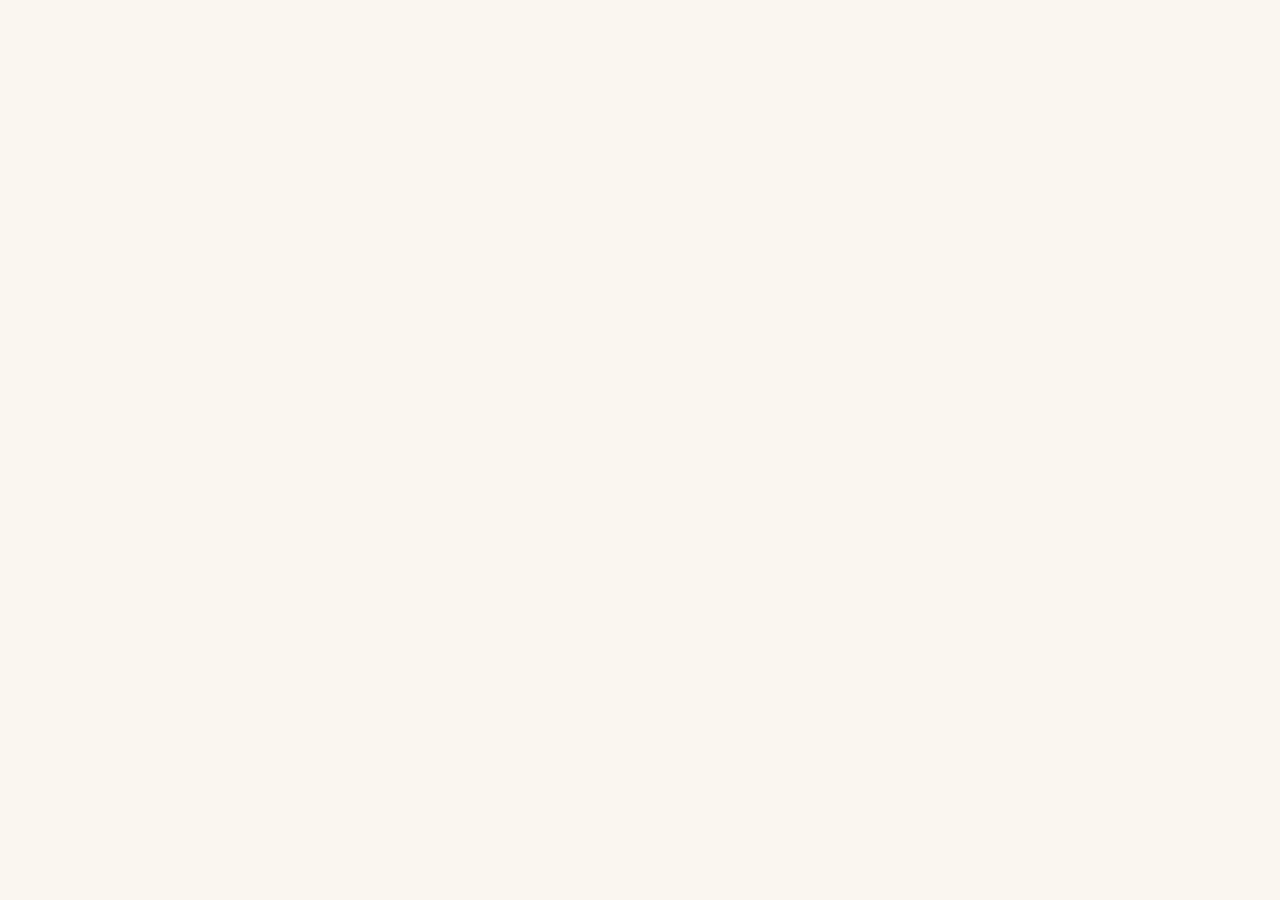
==== index.html @ 8b7e16c5 "Add files via upload" ====
<!doctype html>
<html lang="en">
<head>
  <meta charset="utf-8" />
  <meta name="viewport" content="width=device-width,initial-scale=1" />
  <title>TRU — 11+ Grammar Schools (2027 Entry)</title>
  <link rel="preconnect" href="https://fonts.googleapis.com">
  <link rel="preconnect" href="https://fonts.gstatic.com" crossorigin>
  <link rel="stylesheet" href="https://fonts.googleapis.com/css2?family=Newsreader:ital,opsz,wght@0,6..72,300..700;1,6..72,300..700&family=Geist:wght@300..600&family=JetBrains+Mono:wght@400;500;600&display=swap">
  <link rel="stylesheet" href="styles.css">
  <template id="__bundler_thumbnail">
    <svg xmlns="http://www.w3.org/2000/svg" viewBox="0 0 200 200">
      <rect width="200" height="200" fill="#faf6f0"/>
      <text x="100" y="118" font-family="Newsreader, Georgia, serif" font-style="italic" font-size="80" fill="#c4633a" text-anchor="middle">TRU</text>
      <line x1="50" y1="135" x2="150" y2="135" stroke="#1a1612" stroke-width="1"/>
      <text x="100" y="152" font-family="JetBrains Mono, monospace" font-size="9" letter-spacing="0.18em" fill="#1a1612" text-anchor="middle">11+ GRAMMAR SCHOOLS</text>
    </svg>
  </template>
</head>
<body>
  <div id="root"></div>

  <script src="https://unpkg.com/react@18.3.1/umd/react.development.js" integrity="sha384-hD6/rw4ppMLGNu3tX5cjIb+uRZ7UkRJ6BPkLpg4hAu/6onKUg4lLsHAs9EBPT82L" crossorigin="anonymous"></script>
  <script src="https://unpkg.com/react-dom@18.3.1/umd/react-dom.development.js" integrity="sha384-u6aeetuaXnQ38mYT8rp6sbXaQe3NL9t+IBXmnYxwkUI2Hw4bsp2Wvmx4yRQF1uAm" crossorigin="anonymous"></script>
  <script src="https://unpkg.com/@babel/standalone@7.29.0/babel.min.js" integrity="sha384-m08KidiNqLdpJqLq95G/LEi8Qvjl/xUYll3QILypMoQ65QorJ9Lvtp2RXYGBFj1y" crossorigin="anonymous"></script>

  <script src="data.js"></script>
  <script type="text/babel" src="tweaks-panel.jsx"></script>
  <script type="text/babel" src="app.jsx"></script>
</body>
</html>
---- styles.css ----
:root {
  --bg:           #faf6f0;
  --paper:        #fffbf5;
  --paper-edge:   #f0e8d8;
  --ink:          #1a1612;
  --ink-80:       #3a322a;
  --ink-50:       #6b5d4f;
  --ink-30:       #b8a892;
  --ink-10:       #ead7b8;
  --hairline:     rgba(26, 22, 18, 0.10);
  --hairline-soft: rgba(26, 22, 18, 0.06);

  --terracotta:  #c4633a;
  --terracotta-soft: #f0d4c4;
  --forest:      #2d5544;
  --forest-soft: #cfdcd2;
  --tan:         #a8855f;
  --plum:        #6b4561;
  --mark:        #f3e6a6;

  --serif: "Newsreader", Georgia, serif;
  --sans:  "Geist", -apple-system, BlinkMacSystemFont, "Helvetica Neue", Arial, sans-serif;
  --mono:  "JetBrains Mono", ui-monospace, "SF Mono", Menlo, monospace;
}
* { box-sizing: border-box; }
html, body { margin: 0; }
body {
  background: var(--bg);
  color: var(--ink);
  font-family: var(--sans);
  font-size: 15px;
  line-height: 1.55;
  font-feature-settings: "ss01", "ss02";
  -webkit-font-smoothing: antialiased;
}
a { color: inherit; text-decoration: underline; text-decoration-color: var(--ink-30); text-underline-offset: 3px; }
a:hover { text-decoration-color: var(--terracotta); }
button { font: inherit; color: inherit; cursor: pointer; }

.wrap { max-width: 1240px; margin: 0 auto; padding: 0 48px; }
@media (max-width: 720px) { .wrap { padding: 0 22px; } }

/* ─── Top bar ─────────────────────────────────────────────── */
.nav {
  padding: 22px 0 18px;
  display: flex; align-items: center; justify-content: space-between;
  border-bottom: 1px solid var(--hairline);
}
.brand { display: flex; gap: 14px; align-items: center; }
.brand-logo-text {
  font-family: var(--serif); font-style: italic; font-size: 22px;
  color: var(--terracotta); letter-spacing: -0.01em; line-height: 1;
}
.brand-tag  { font-family: var(--mono); font-size: 10.5px; letter-spacing: 0.16em; text-transform: uppercase; color: var(--ink-50); padding-left: 14px; border-left: 1px solid var(--hairline); }
@media (max-width: 720px) { .brand-tag { display: none; } }
.nav-links { display: flex; gap: 28px; align-items: center; font-family: var(--mono); font-size: 12px; letter-spacing: 0.06em; }
.nav-links a { color: var(--ink-80); text-decoration: none; }
.nav-links a:hover { color: var(--terracotta); }
.nav-buy { background: var(--ink); color: var(--paper); padding: 8px 16px; border-radius: 3px; }
.nav-buy:hover { background: var(--terracotta); color: white; }
@media (max-width: 720px) { .nav-links a:not(.nav-buy) { display: none; } }

/* ─── Hero ─────────────────────────────────────────────────── */
.hero { padding: 72px 0 88px; display: grid; grid-template-columns: 1.05fr 0.95fr; gap: 64px; align-items: center; }
@media (max-width: 980px) { .hero { grid-template-columns: 1fr; gap: 48px; padding: 48px 0; } }
.hero-eyebrow { font-family: var(--mono); font-size: 11px; letter-spacing: 0.18em; text-transform: uppercase; color: var(--terracotta); margin: 0 0 18px; display: flex; gap: 12px; align-items: center; }
.hero-eyebrow::before { content: ""; width: 28px; height: 1px; background: var(--terracotta); }
.hero h1 {
  font-family: var(--serif); font-weight: 400; font-size: clamp(40px, 5.4vw, 72px);
  letter-spacing: -0.02em; line-height: 1.02; margin: 0 0 24px; text-wrap: balance;
}
.hero h1 em { font-style: italic; color: var(--terracotta); }
.hero-lede { font-size: 18px; line-height: 1.55; color: var(--ink-80); max-width: 56ch; text-wrap: pretty; margin: 0 0 36px; }

.cta-row { display: flex; gap: 14px; align-items: center; flex-wrap: wrap; margin-bottom: 24px; }
.btn-primary {
  background: var(--ink); color: var(--paper); border: none; border-radius: 3px;
  padding: 16px 24px; font-family: var(--sans); font-size: 15px; font-weight: 500;
  display: inline-flex; gap: 14px; align-items: center;
  box-shadow: 0 1px 0 var(--paper-edge), 0 8px 22px rgba(196,99,58,0.12);
  transition: transform 0.15s ease, box-shadow 0.15s ease;
}
.btn-primary:hover { transform: translateY(-1px); box-shadow: 0 1px 0 var(--paper-edge), 0 12px 28px rgba(196,99,58,0.18); }
.btn-primary .price { font-family: var(--serif); font-size: 17px; font-style: italic; color: var(--mark); }
.btn-primary .arrow { color: var(--terracotta); }

.btn-ghost {
  background: transparent; border: 1px solid var(--ink-30); color: var(--ink-80); border-radius: 3px;
  padding: 15px 22px; font-size: 14px; text-decoration: none;
}
.btn-ghost:hover { border-color: var(--ink); color: var(--ink); }

.hero-fineprint { font-family: var(--mono); font-size: 11.5px; color: var(--ink-50); display: flex; gap: 18px; flex-wrap: wrap; }
.hero-fineprint span { display: inline-flex; gap: 6px; align-items: center; }
.hero-fineprint .tick { color: var(--forest); font-weight: 600; }

/* ─── Hero preview ─── */
.hero-preview {
  position: relative;
  perspective: 1400px;
}
.preview-card {
  background: var(--paper);
  border: 1px solid var(--hairline);
  border-radius: 6px;
  box-shadow:
    0 1px 0 var(--paper-edge),
    0 30px 60px -20px rgba(26,22,18,0.18),
    0 12px 24px -12px rgba(196,99,58,0.10);
  padding: 18px 20px 16px;
  transform: rotateY(-6deg) rotateX(2deg) rotate(1deg);
  transform-origin: center;
  max-width: 540px;
  margin-left: auto;
}
.pv-head { display: flex; justify-content: space-between; align-items: center; padding-bottom: 12px; border-bottom: 1px solid var(--hairline); }
.pv-brand { font-family: var(--serif); font-style: italic; color: var(--terracotta); font-size: 18px; }
.pv-edition { font-family: var(--mono); font-size: 9.5px; letter-spacing: 0.18em; text-transform: uppercase; color: var(--ink-50); border: 1px solid var(--ink); padding: 3px 8px; border-radius: 2px; transform: rotate(-2deg); }
.pv-h2 { font-family: var(--serif); font-weight: 400; font-size: 22px; letter-spacing: -0.01em; margin: 18px 0 4px; line-height: 1.1; }
.pv-h2 em { color: var(--terracotta); font-style: italic; }
.pv-sub { font-family: var(--mono); font-size: 10px; color: var(--ink-50); letter-spacing: 0.06em; margin: 0 0 14px; }
.pv-pills { display: flex; gap: 6px; flex-wrap: wrap; margin-bottom: 14px; }
.pv-pill { font-family: var(--mono); font-size: 10px; padding: 3px 8px; border: 1px solid var(--hairline); border-radius: 999px; color: var(--ink-50); }
.pv-pill b { font-family: var(--serif); font-size: 11.5px; color: var(--ink); margin-right: 4px; }
.pv-table { width: 100%; border-collapse: collapse; font-size: 11px; }
.pv-table th { text-align: left; padding: 6px 8px; font-family: var(--mono); font-size: 8.5px; letter-spacing: 0.12em; text-transform: uppercase; color: var(--ink-50); font-weight: 500; background: var(--bg); border-bottom: 1px solid var(--hairline); }
.pv-table td { padding: 7px 8px; border-bottom: 1px solid var(--hairline-soft); }
.pv-name { font-family: var(--serif); font-size: 12.5px; }
.pv-town { font-family: var(--mono); font-size: 9px; color: var(--ink-50); }
.pv-mono { font-family: var(--mono); font-size: 10.5px; }
.pv-soon { color: var(--terracotta); font-weight: 500; }
.pv-tag { display: inline-block; font-family: var(--mono); font-size: 8.5px; padding: 1px 6px; border-radius: 999px; border: 1px solid var(--hairline); color: var(--ink-50); }
.pv-tag-b { color: var(--forest); border-color: var(--forest-soft); background: color-mix(in oklab, var(--forest-soft) 30%, transparent); }
.pv-tag-g { color: var(--terracotta); border-color: var(--terracotta-soft); background: color-mix(in oklab, var(--terracotta-soft) 30%, transparent); }
.pv-tag-c { color: var(--plum); border-color: color-mix(in oklab, var(--plum) 25%, transparent); background: color-mix(in oklab, var(--plum) 8%, transparent); }
.pv-status { display: inline-flex; align-items: center; gap: 6px; font-size: 10px; padding: 2px 8px 2px 6px; border: 1px solid var(--hairline); border-radius: 999px; background: var(--paper); color: var(--ink-80); }
.pv-dot { width: 6px; height: 6px; border-radius: 50%; }

/* sticky annotation badges around preview */
.pv-anno {
  position: absolute;
  font-family: var(--serif); font-style: italic; font-size: 14px;
  color: var(--ink-80);
  background: var(--paper); border: 1px solid var(--hairline);
  padding: 8px 14px; border-radius: 3px;
  box-shadow: 0 6px 16px rgba(26,22,18,0.10);
  max-width: 200px; line-height: 1.3;
}
.pv-anno::before {
  content: ""; position: absolute; width: 32px; height: 1px;
  background: var(--ink-30);
}
.pv-anno-1 { top: 8%; right: -4%; transform: rotate(2deg); }
.pv-anno-1::before { left: -34px; top: 50%; }
.pv-anno-2 { bottom: 12%; left: -4%; transform: rotate(-2deg); }
.pv-anno-2::before { right: -34px; top: 50%; }

@media (max-width: 980px) {
  .preview-card { transform: none; margin: 0 auto; }
  .pv-anno { display: none; }
}

/* ─── Section primitives ──────────────────────────────────── */
section { padding: 88px 0; border-top: 1px solid var(--hairline); }
.section-eyebrow { font-family: var(--mono); font-size: 11px; letter-spacing: 0.16em; text-transform: uppercase; color: var(--terracotta); margin: 0 0 14px; }
.section-title { font-family: var(--serif); font-weight: 400; font-size: clamp(30px, 3.5vw, 46px); letter-spacing: -0.02em; line-height: 1.05; margin: 0 0 20px; max-width: 22ch; text-wrap: balance; }
.section-title em { color: var(--terracotta); font-style: italic; }
.section-lede { font-size: 17px; color: var(--ink-80); max-width: 60ch; margin: 0; text-wrap: pretty; }

/* ─── Strip: stats ─────────────────────────────────────────── */
.stats { padding: 36px 0; }
.stats-grid { display: grid; grid-template-columns: repeat(4, 1fr); gap: 24px; }
@media (max-width: 720px) { .stats-grid { grid-template-columns: repeat(2, 1fr); } }
.stat { display: flex; flex-direction: column; gap: 4px; }
.stat-num { font-family: var(--serif); font-size: 44px; line-height: 1; letter-spacing: -0.02em; }
.stat-label { font-family: var(--mono); font-size: 10.5px; letter-spacing: 0.14em; text-transform: uppercase; color: var(--ink-50); }

/* ─── What's inside ──────────────────────────────────────── */
.features-grid { display: grid; grid-template-columns: repeat(3, 1fr); gap: 1px; background: var(--hairline); border: 1px solid var(--hairline); border-radius: 4px; overflow: hidden; margin-top: 36px; }
@media (max-width: 980px) { .features-grid { grid-template-columns: 1fr; } }
.feature { background: var(--paper); padding: 28px 28px 32px; display: flex; flex-direction: column; gap: 10px; min-height: 200px; }
.feature-icon { width: 28px; height: 28px; color: var(--terracotta); margin-bottom: 4px; }
.feature h3 { font-family: var(--serif); font-weight: 400; font-size: 22px; margin: 0; letter-spacing: -0.01em; line-height: 1.2; }
.feature h3 em { color: var(--terracotta); font-style: italic; }
.feature p { margin: 0; color: var(--ink-80); font-size: 14.5px; line-height: 1.55; text-wrap: pretty; }
.feature-list { list-style: none; padding: 0; margin: 6px 0 0; display: flex; flex-direction: column; gap: 4px; font-family: var(--mono); font-size: 11.5px; color: var(--ink-50); }
.feature-list li::before { content: "→ "; color: var(--terracotta); }

/* ─── Three views demo ─────────────────────────────────────── */
.views-demo { margin-top: 48px; display: grid; grid-template-columns: repeat(3, 1fr); gap: 18px; }
@media (max-width: 980px) { .views-demo { grid-template-columns: 1fr; } }
.view-tile { background: var(--paper); border: 1px solid var(--hairline); border-radius: 4px; padding: 22px; }
.view-tile-head { display: flex; justify-content: space-between; align-items: baseline; margin-bottom: 16px; padding-bottom: 12px; border-bottom: 1px dashed var(--hairline); }
.view-tile-h { font-family: var(--serif); font-style: italic; font-size: 19px; margin: 0; }
.view-tile-tag { font-family: var(--mono); font-size: 10px; letter-spacing: 0.14em; text-transform: uppercase; color: var(--ink-50); }
.view-tile-desc { margin: 14px 0 0; font-size: 13px; color: var(--ink-80); line-height: 1.5; }

/* tile artwork */
.art-table { display: flex; flex-direction: column; gap: 6px; }
.art-table .row { display: grid; grid-template-columns: 2fr 1fr 1fr; gap: 8px; align-items: center; padding: 5px 6px; border-radius: 2px; }
.art-table .row + .row { border-top: 1px dashed var(--hairline-soft); }
.art-table .label { font-family: var(--serif); font-size: 12px; color: var(--ink); }
.art-table .meta { font-family: var(--mono); font-size: 10px; color: var(--ink-50); }
.art-table .meta.soon { color: var(--terracotta); }
.art-table .pill { font-family: var(--mono); font-size: 9px; padding: 2px 6px; border-radius: 999px; justify-self: end; }

.art-cards { display: grid; grid-template-columns: 1fr 1fr; gap: 8px; }
.art-cards .card { border: 1px solid var(--hairline); border-radius: 3px; padding: 10px 10px; display: flex; flex-direction: column; gap: 4px; position: relative; overflow: hidden; }
.art-cards .card::before { content: ""; position: absolute; left: 0; top: 0; bottom: 0; width: 3px; background: var(--terracotta); }
.art-cards .card.f::before { background: var(--terracotta); }
.art-cards .card.b::before { background: var(--forest); }
.art-cards .card.c::before { background: var(--plum); }
.art-cards .name { font-family: var(--serif); font-size: 12.5px; line-height: 1.15; }
.art-cards .sub { font-family: var(--mono); font-size: 9px; color: var(--ink-50); }
.art-cards .urg { align-self: flex-start; font-family: var(--mono); font-size: 9px; padding: 2px 7px; border-radius: 999px; margin-top: 4px; }
.art-cards .urg.now { background: var(--terracotta); color: white; }
.art-cards .urg.ok { background: var(--forest-soft); color: var(--forest); }

.art-tl { display: flex; flex-direction: column; gap: 8px; padding-top: 12px; }
.art-tl .axis { display: flex; justify-content: space-between; font-family: var(--mono); font-size: 9px; color: var(--ink-50); padding: 0 4px 6px; border-bottom: 1px solid var(--hairline); }
.art-tl .lane { display: grid; grid-template-columns: 60px 1fr; gap: 8px; align-items: center; }
.art-tl .lane-label { font-size: 11px; color: var(--ink-80); white-space: nowrap; overflow: hidden; text-overflow: ellipsis; }
.art-tl .track { position: relative; height: 14px; }
.art-tl .band { position: absolute; top: 50%; transform: translateY(-50%); height: 5px; border-radius: 999px; background: linear-gradient(90deg, var(--tan), var(--terracotta)); }
.art-tl .pin { position: absolute; top: 50%; transform: translate(-50%, -50%); width: 12px; height: 12px; border-radius: 50%; border: 1.5px solid var(--paper); }
.art-tl .pin.t { background: var(--forest); }
.art-tl .pin.r { background: var(--plum); }
.art-tl .now { position: absolute; top: 0; bottom: 0; width: 1.5px; background: var(--terracotta); transform: translateX(-50%); }

/* ─── Pricing ─────────────────────────────────────────────── */
.pricing { background: var(--paper); border: 1px solid var(--hairline); border-radius: 4px; padding: 0; overflow: hidden; display: grid; grid-template-columns: 1.1fr 1fr; }
@media (max-width: 980px) { .pricing { grid-template-columns: 1fr; } }
.pricing-left { padding: 44px 44px 40px; border-right: 1px solid var(--hairline); }
@media (max-width: 980px) { .pricing-left { border-right: none; border-bottom: 1px solid var(--hairline); } }
.pricing-h { font-family: var(--serif); font-weight: 400; font-size: 36px; letter-spacing: -0.02em; margin: 0 0 8px; line-height: 1.1; }
.pricing-h em { font-style: italic; color: var(--terracotta); }
.pricing-sub { color: var(--ink-80); margin: 0 0 28px; font-size: 15px; }
.pricing-list { list-style: none; padding: 0; margin: 0; display: flex; flex-direction: column; gap: 10px; }
.pricing-list li { display: flex; gap: 12px; align-items: flex-start; font-size: 14.5px; color: var(--ink-80); padding-bottom: 10px; border-bottom: 1px dashed var(--hairline-soft); }
.pricing-list li:last-child { border-bottom: none; padding-bottom: 0; }
.pricing-list .tk { color: var(--forest); flex-shrink: 0; margin-top: 2px; }

.pricing-right { padding: 44px 44px 40px; background: var(--bg); position: relative; }
.pricing-right::before {
  content: ""; position: absolute; left: -10px; top: 30px; bottom: 30px; width: 1px;
  background-image: linear-gradient(to bottom, var(--ink-30) 50%, transparent 50%);
  background-size: 1px 8px;
}
@media (max-width: 980px) { .pricing-right::before { display: none; } }
.price-tag { display: flex; align-items: baseline; gap: 12px; margin-bottom: 4px; }
.price-num { font-family: var(--serif); font-size: 84px; line-height: 1; letter-spacing: -0.03em; color: var(--ink); }
.price-currency { font-family: var(--serif); font-size: 36px; color: var(--ink-80); }
.price-once { font-family: var(--mono); font-size: 11px; letter-spacing: 0.14em; text-transform: uppercase; color: var(--ink-50); margin: 0 0 24px; }
.price-once b { color: var(--forest); }
.buy-cta {
  width: 100%; background: var(--ink); color: var(--paper); border: none; border-radius: 3px;
  padding: 18px 22px; font-size: 16px; font-weight: 500;
  display: flex; gap: 12px; align-items: center; justify-content: center;
  box-shadow: 0 8px 22px rgba(196,99,58,0.18);
  transition: transform 0.15s ease, box-shadow 0.15s ease;
}
.buy-cta:hover { transform: translateY(-1px); }
.buy-cta .arrow { color: var(--terracotta); }
.price-trust { display: flex; gap: 16px; flex-wrap: wrap; margin-top: 18px; font-family: var(--mono); font-size: 10.5px; letter-spacing: 0.06em; color: var(--ink-50); }
.price-trust span { display: inline-flex; gap: 6px; align-items: center; }
.price-trust svg { color: var(--forest); }

/* ─── Sample callout ─────────────────────────────────────── */
.sample-callout {
  margin-top: 48px; padding: 28px 32px;
  border: 1px dashed var(--ink-30); border-radius: 4px;
  display: flex; gap: 24px; align-items: center; justify-content: space-between; flex-wrap: wrap;
  background: color-mix(in oklab, var(--paper) 60%, transparent);
}
.sample-callout-text { flex: 1; min-width: 240px; }
.sample-callout-h { font-family: var(--serif); font-style: italic; font-size: 22px; margin: 0 0 4px; }
.sample-callout-p { margin: 0; font-size: 14px; color: var(--ink-80); }

/* ─── Token block ───────────────────────────────────────── */
.token-block {
  display: flex; flex-wrap: wrap; align-items: center; gap: 10px;
  margin-top: 14px; padding: 10px 12px;
  background: var(--paper); border: 1px dashed var(--ink-30); border-radius: 3px;
}
.token-label { font-family: var(--mono); font-size: 10px; letter-spacing: 0.16em; text-transform: uppercase; color: var(--ink-50); }
.token-code {
  font-family: var(--mono); font-size: 13.5px; letter-spacing: 0.08em;
  background: var(--bg); padding: 5px 10px; border-radius: 2px; color: var(--ink);
  border: 1px solid var(--hairline);
}
.token-copy {
  display: inline-flex; align-items: center; gap: 6px;
  background: transparent; border: 1px solid var(--hairline); border-radius: 2px;
  padding: 5px 10px; font-family: var(--mono); font-size: 11px; color: var(--ink-80);
}
.token-copy:hover { border-color: var(--ink); color: var(--ink); }
.token-copy.is-copied { border-color: var(--forest); color: var(--forest); }
.token-expiry { font-family: var(--mono); font-size: 10.5px; color: var(--ink-50); margin-left: auto; }

/* ─── FAQ ─────────────────────────────────────────────────── */
.faq-list { margin-top: 36px; display: flex; flex-direction: column; gap: 0; border-top: 1px solid var(--hairline); }
.faq { border-bottom: 1px solid var(--hairline); padding: 20px 0; }
.faq summary {
  list-style: none; cursor: pointer;
  display: flex; justify-content: space-between; align-items: baseline; gap: 24px;
  font-family: var(--serif); font-size: 21px; letter-spacing: -0.01em; line-height: 1.3;
}
.faq summary::-webkit-details-marker { display: none; }
.faq[open] summary { color: var(--terracotta); }
.faq summary .tog { font-family: var(--mono); font-size: 13px; color: var(--ink-50); width: 14px; flex-shrink: 0; }
.faq[open] summary .tog::before { content: "−"; }
.faq summary .tog::before { content: "+"; }
.faq-body { padding-top: 14px; max-width: 70ch; color: var(--ink-80); font-size: 15px; line-height: 1.6; text-wrap: pretty; }
.faq-body p { margin: 0 0 10px; }

/* ─── Author / quote ──────────────────────────────────────── */
.author { display: grid; grid-template-columns: 1fr 1.4fr; gap: 56px; align-items: center; }
@media (max-width: 980px) { .author { grid-template-columns: 1fr; gap: 32px; } }
.author-quote { font-family: var(--serif); font-style: italic; font-size: clamp(24px, 2.5vw, 32px); line-height: 1.3; letter-spacing: -0.01em; margin: 0; text-wrap: balance; color: var(--ink); border-left: 2px solid var(--terracotta); padding-left: 24px; }
.author-byline { margin-top: 18px; padding-left: 26px; font-family: var(--mono); font-size: 11.5px; letter-spacing: 0.06em; color: var(--ink-50); }
.author-byline b { color: var(--ink); font-family: var(--serif); font-style: normal; font-weight: 500; font-size: 13.5px; letter-spacing: 0; }

/* ─── Footer ─────────────────────────────────────────────── */
.foot { padding: 48px 0 36px; border-top: 1px solid var(--hairline); margin-top: 0; font-size: 13px; color: var(--ink-50); }
.foot-grid { display: grid; grid-template-columns: 1.5fr 1fr 1fr; gap: 48px; margin-bottom: 28px; }
@media (max-width: 720px) { .foot-grid { grid-template-columns: 1fr; gap: 24px; } }
.foot p { margin: 0 0 6px; }
.foot-h { font-family: var(--mono); font-size: 10.5px; letter-spacing: 0.14em; text-transform: uppercase; color: var(--ink-80); margin-bottom: 10px !important; }
.foot-line { display: flex; gap: 24px; padding-top: 18px; border-top: 1px dashed var(--hairline-soft); font-family: var(--mono); font-size: 11px; flex-wrap: wrap; }
.foot-brand-text {
  display: block; font-family: var(--serif); font-style: italic;
  font-size: 28px; color: var(--terracotta); letter-spacing: -0.01em; line-height: 1;
}

/* ─── Modal ─────────────────────────────────────────────── */
.modal-bg {
  position: fixed; inset: 0; background: rgba(26, 22, 18, 0.55); backdrop-filter: blur(6px);
  display: flex; align-items: center; justify-content: center;
  z-index: 100; opacity: 0; pointer-events: none;
  transition: opacity 0.2s ease;
  padding: 20px;
}
.modal-bg.open { opacity: 1; pointer-events: auto; }
.modal {
  background: var(--paper); border-radius: 6px; max-width: 460px; width: 100%;
  box-shadow: 0 30px 80px rgba(0,0,0,0.4);
  overflow: hidden;
  transform: translateY(8px); transition: transform 0.2s ease;
  max-height: calc(100vh - 40px);
  overflow-y: auto;
}
.modal-bg.open .modal { transform: translateY(0); }
.modal-head { padding: 22px 28px 14px; display: flex; justify-content: space-between; align-items: center; border-bottom: 1px solid var(--hairline); }
.modal-h { font-family: var(--serif); font-weight: 400; font-size: 22px; margin: 0; letter-spacing: -0.01em; }
.modal-h em { color: var(--terracotta); font-style: italic; }
.modal-close { background: none; border: none; color: var(--ink-50); padding: 4px; line-height: 0; }
.modal-close:hover { color: var(--ink); }

.modal-body { padding: 24px 28px; }
.modal-summary {
  display: flex; justify-content: space-between; align-items: center;
  padding: 14px 16px; background: var(--bg); border-radius: 4px; margin-bottom: 22px;
}
.modal-summary-l { display: flex; flex-direction: column; gap: 2px; }
.modal-summary-h { font-family: var(--serif); font-style: italic; font-size: 16px; color: var(--ink); }
.modal-summary-s { font-family: var(--mono); font-size: 10.5px; letter-spacing: 0.06em; color: var(--ink-50); }
.modal-summary-r { font-family: var(--serif); font-size: 28px; letter-spacing: -0.01em; }

.form-row { display: flex; flex-direction: column; gap: 6px; margin-bottom: 14px; }
.form-row.split { display: grid; grid-template-columns: 1fr 1fr; gap: 12px; }
.form-label { font-family: var(--mono); font-size: 10px; letter-spacing: 0.14em; text-transform: uppercase; color: var(--ink-50); }
.form-input {
  background: var(--paper); border: 1px solid var(--hairline); border-radius: 3px;
  padding: 10px 12px; font: inherit; font-size: 14px; color: var(--ink); width: 100%;
}
.form-input:focus { outline: none; border-color: var(--terracotta); }
.form-input.mono { font-family: var(--mono); font-size: 13.5px; letter-spacing: 0.04em; }

.pay-btn {
  width: 100%; background: var(--ink); color: var(--paper); border: none; border-radius: 3px;
  padding: 14px 20px; font-size: 15px; font-weight: 500; margin-top: 8px;
  display: flex; gap: 10px; align-items: center; justify-content: center;
}
.pay-btn:hover { background: var(--terracotta); }
.pay-btn:disabled { opacity: 0.6; cursor: wait; }
.pay-btn .spin {
  width: 14px; height: 14px; border-radius: 50%; border: 1.5px solid rgba(255,255,255,0.3); border-top-color: white;
  animation: spin 0.7s linear infinite;
}
@keyframes spin { to { transform: rotate(360deg); } }

.pay-trust { display: flex; gap: 16px; justify-content: center; margin-top: 14px; font-family: var(--mono); font-size: 10px; color: var(--ink-50); flex-wrap: wrap; }
.pay-trust svg { color: var(--forest); }

/* success state */
.success { padding: 40px 32px 32px; text-align: center; }
.success-mark {
  width: 64px; height: 64px; border-radius: 50%; background: var(--forest-soft); color: var(--forest);
  display: inline-flex; align-items: center; justify-content: center; margin-bottom: 22px;
}
.success-h { font-family: var(--serif); font-weight: 400; font-size: 28px; letter-spacing: -0.01em; margin: 0 0 8px; }
.success-h em { color: var(--terracotta); font-style: italic; }
.success-p { color: var(--ink-80); margin: 0 0 24px; font-size: 15px; }
.success-receipt {
  background: var(--bg); border: 1px dashed var(--ink-30); border-radius: 3px;
  padding: 14px 18px; margin-bottom: 22px; text-align: left;
  font-family: var(--mono); font-size: 11.5px; line-height: 1.65; color: var(--ink-80);
}
.success-receipt b { color: var(--ink); }
.success-download {
  width: 100%; background: var(--ink); color: var(--paper); border: none; border-radius: 3px;
  padding: 16px 22px; font-size: 15px; font-weight: 500; text-decoration: none;
  display: flex; gap: 12px; align-items: center; justify-content: center;
  box-shadow: 0 8px 20px rgba(196,99,58,0.20);
}
.success-download:hover { background: var(--terracotta); }
.success-foot { margin-top: 16px; font-size: 12.5px; color: var(--ink-50); }
.success-foot a { color: var(--terracotta); }
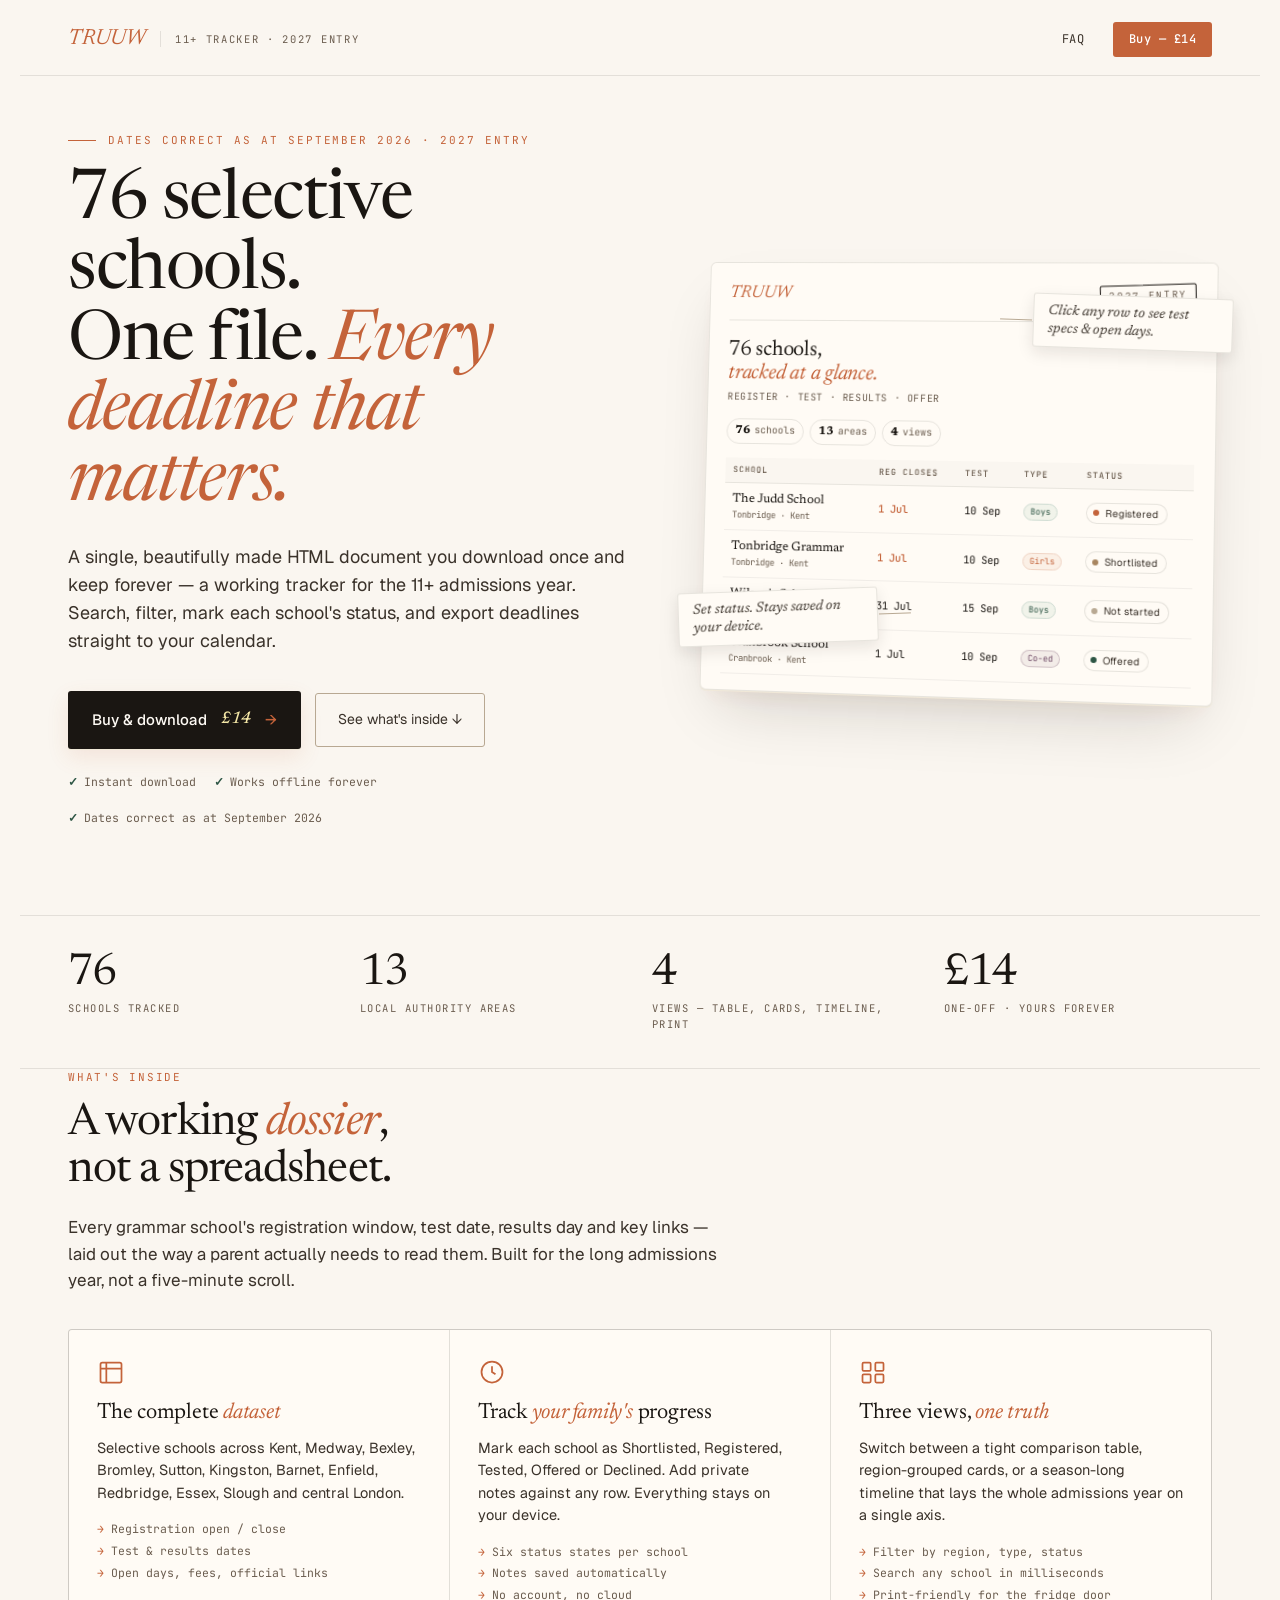
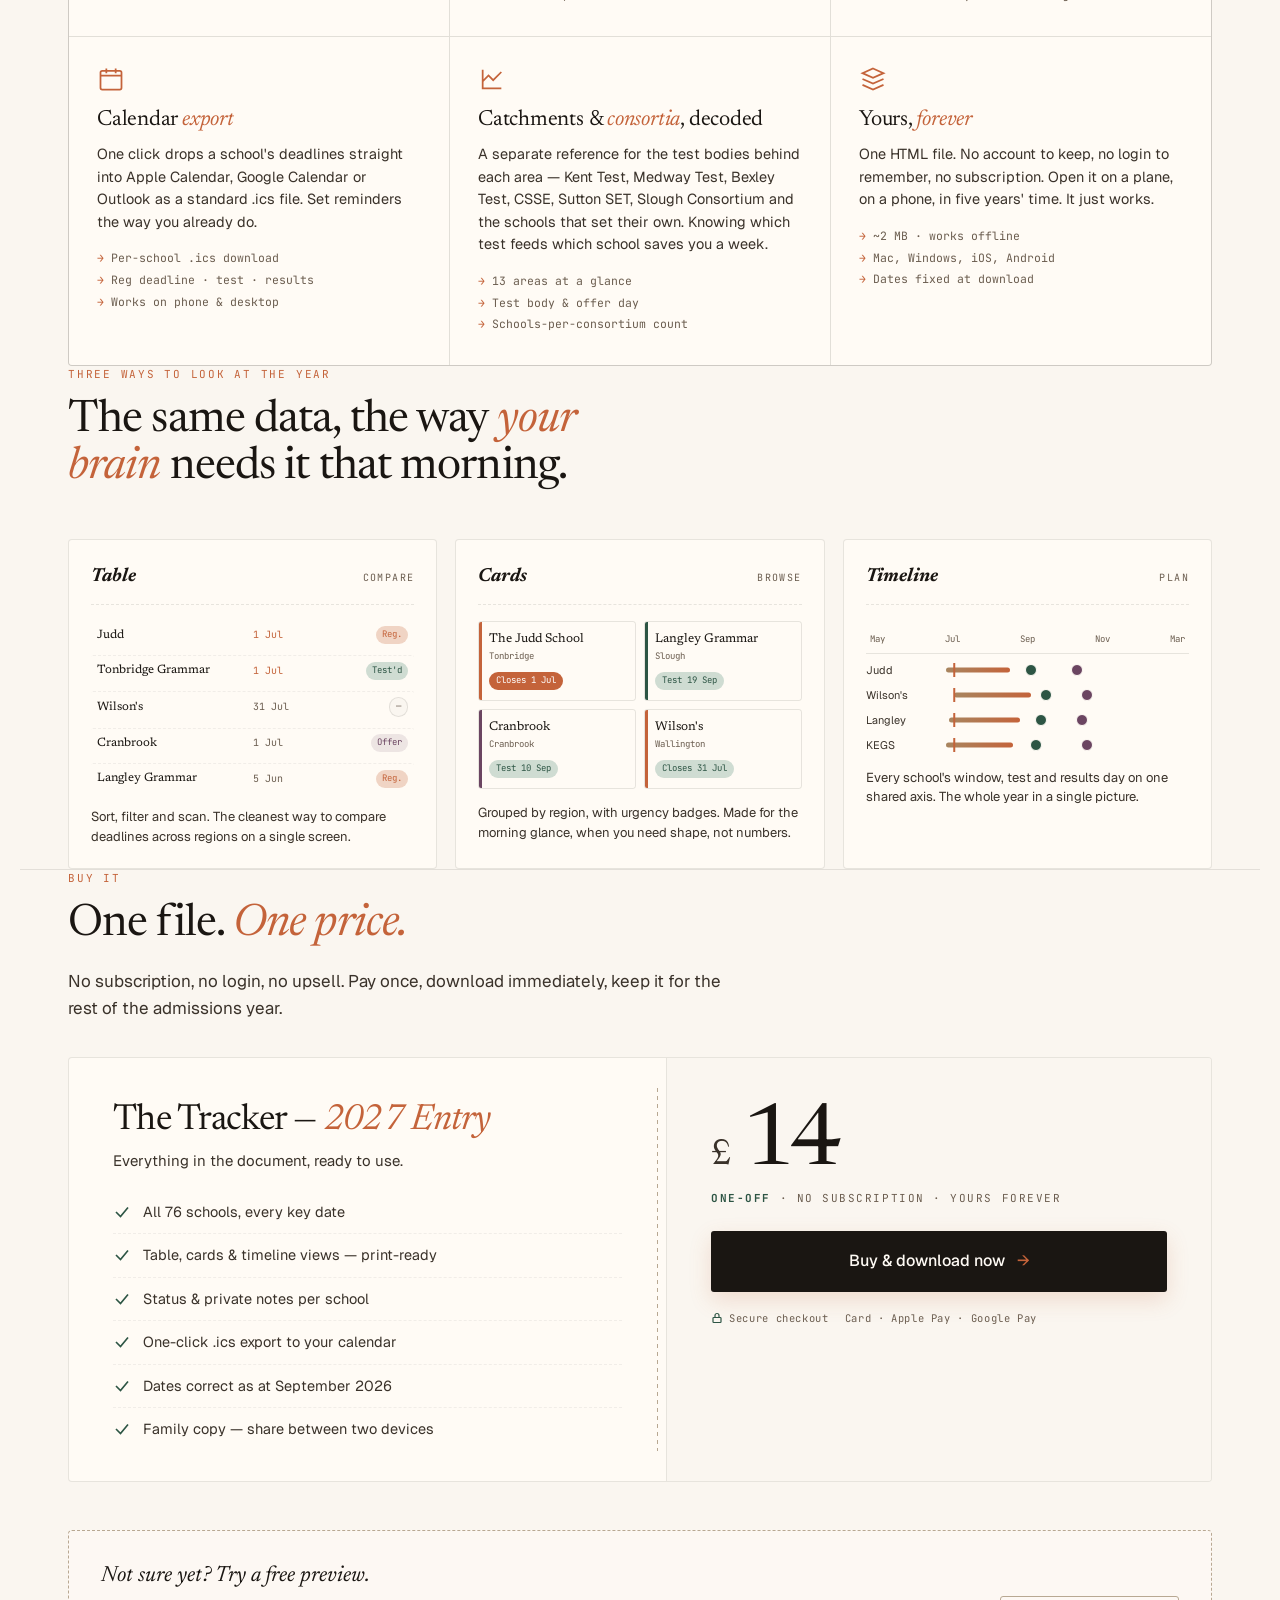
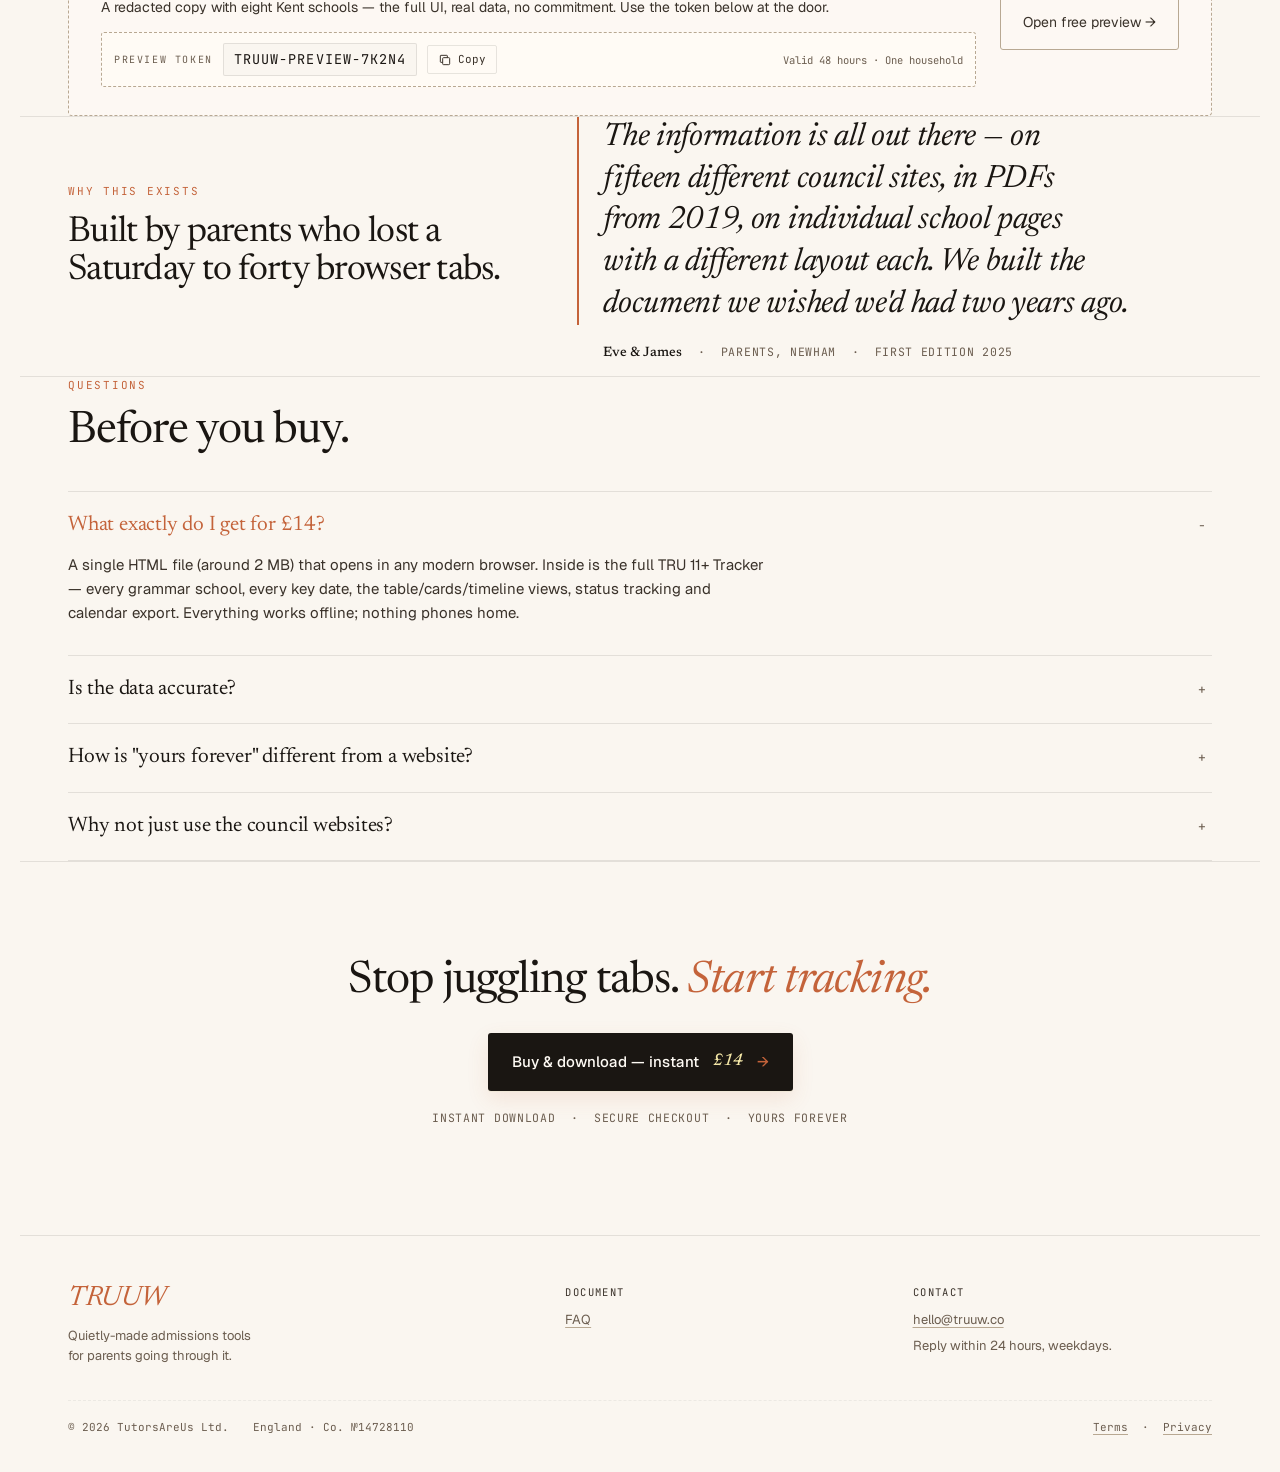
==== commit 9c755fb8: "Add files via upload" ====
--- a/index.html
+++ b/index.html
@@ -3,29 +3,500 @@
 <head>
   <meta charset="utf-8" />
   <meta name="viewport" content="width=device-width,initial-scale=1" />
-  <title>TRU — 11+ Grammar Schools (2027 Entry)</title>
-  <link rel="preconnect" href="https://fonts.googleapis.com">
-  <link rel="preconnect" href="https://fonts.gstatic.com" crossorigin>
-  <link rel="stylesheet" href="https://fonts.googleapis.com/css2?family=Newsreader:ital,opsz,wght@0,6..72,300..700;1,6..72,300..700&family=Geist:wght@300..600&family=JetBrains+Mono:wght@400;500;600&display=swap">
-  <link rel="stylesheet" href="styles.css">
-  <template id="__bundler_thumbnail">
-    <svg xmlns="http://www.w3.org/2000/svg" viewBox="0 0 200 200">
-      <rect width="200" height="200" fill="#faf6f0"/>
-      <text x="100" y="118" font-family="Newsreader, Georgia, serif" font-style="italic" font-size="80" fill="#c4633a" text-anchor="middle">TRU</text>
-      <line x1="50" y1="135" x2="150" y2="135" stroke="#1a1612" stroke-width="1"/>
-      <text x="100" y="152" font-family="JetBrains Mono, monospace" font-size="9" letter-spacing="0.18em" fill="#1a1612" text-anchor="middle">11+ GRAMMAR SCHOOLS</text>
-    </svg>
-  </template>
+  <title>TRUUW — The 11+ Grammar Schools Tracker (2027 Entry)</title>
+  <meta name="description" content="An interactive admissions tracker for 76 selective schools in London and the South East. One file, instant download, yours forever." />
+  <link rel="preconnect" href="https://fonts.googleapis.com" />
+  <link rel="preconnect" href="https://fonts.gstatic.com" crossorigin />
+  <link rel="stylesheet" href="https://fonts.googleapis.com/css2?family=Newsreader:ital,opsz,wght@0,6..72,300..700;1,6..72,300..700&family=Geist:wght@300..600&family=JetBrains+Mono:wght@400;500;600&display=swap" />
+  <link rel="stylesheet" href="styles.css" />
+  <script src="main.js" defer></script>
 </head>
 <body>
-  <div id="root"></div>
-
-  <script src="https://unpkg.com/react@18.3.1/umd/react.development.js" integrity="sha384-hD6/rw4ppMLGNu3tX5cjIb+uRZ7UkRJ6BPkLpg4hAu/6onKUg4lLsHAs9EBPT82L" crossorigin="anonymous"></script>
-  <script src="https://unpkg.com/react-dom@18.3.1/umd/react-dom.development.js" integrity="sha384-u6aeetuaXnQ38mYT8rp6sbXaQe3NL9t+IBXmnYxwkUI2Hw4bsp2Wvmx4yRQF1uAm" crossorigin="anonymous"></script>
-  <script src="https://unpkg.com/@babel/standalone@7.29.0/babel.min.js" integrity="sha384-m08KidiNqLdpJqLq95G/LEi8Qvjl/xUYll3QILypMoQ65QorJ9Lvtp2RXYGBFj1y" crossorigin="anonymous"></script>
-
-  <script src="data.js"></script>
-  <script type="text/babel" src="tweaks-panel.jsx"></script>
-  <script type="text/babel" src="app.jsx"></script>
+
+  <!-- ─────────────  TOP NAV  ───────────── -->
+  <header class="wrap nav">
+    <div class="brand">
+      <span class="brand-logo-text">TRUUW</span>
+      <span class="brand-tag">11+ Tracker · 2027 Entry</span>
+    </div>
+    <nav class="nav-links">
+      <a href="#faq">FAQ</a>
+      <a href="#" class="nav-buy" data-buy>Buy — £14</a>
+    </nav>
+  </header>
+
+  <!-- ─────────────  HERO  ───────────── -->
+  <section class="wrap hero" style="border-top: none; padding-top: 56px;">
+    <div class="hero-text">
+      <p class="hero-eyebrow">Dates correct as at September 2026 · 2027 entry</p>
+      <h1>76 selective schools.<br/>One file. <em>Every deadline that matters.</em></h1>
+      <p class="hero-lede">
+        A single, beautifully made HTML document you download once and keep forever — a working tracker for the 11+ admissions year. Search, filter, mark each school's status, and export deadlines straight to your calendar.
+      </p>
+      <div class="cta-row">
+        <button class="btn-primary" data-buy>
+          <span>Buy &amp; download</span>
+          <span class="price">£14</span>
+          <span class="arrow">→</span>
+        </button>
+        <a class="btn-ghost" href="#preview">See what's inside ↓</a>
+      </div>
+      <div class="hero-fineprint">
+        <span><span class="tick">✓</span> Instant download</span>
+        <span><span class="tick">✓</span> Works offline forever</span>
+        <span><span class="tick">✓</span> Dates correct as at September 2026</span>
+      </div>
+    </div>
+
+    <div class="hero-preview">
+      <div class="preview-card" id="preview">
+        <div class="pv-head">
+          <span class="pv-brand">TRUUW</span>
+          <span class="pv-edition">2027 Entry</span>
+        </div>
+        <h2 class="pv-h2">76 schools,<br/><em>tracked at a glance.</em></h2>
+        <p class="pv-sub">REGISTER · TEST · RESULTS · OFFER</p>
+        <div class="pv-pills">
+          <span class="pv-pill"><b>76</b>schools</span>
+          <span class="pv-pill"><b>13</b>areas</span>
+          <span class="pv-pill"><b>4</b>views</span>
+        </div>
+        <table class="pv-table">
+          <thead>
+            <tr><th>School</th><th>Reg closes</th><th>Test</th><th>Type</th><th>Status</th></tr>
+          </thead>
+          <tbody>
+            <tr>
+              <td><div class="pv-name">The Judd School</div><div class="pv-town">Tonbridge · Kent</div></td>
+              <td class="pv-mono pv-soon">1 Jul</td>
+              <td class="pv-mono">10 Sep</td>
+              <td><span class="pv-tag pv-tag-b">Boys</span></td>
+              <td><span class="pv-status"><span class="pv-dot" style="background: var(--terracotta);"></span>Registered</span></td>
+            </tr>
+            <tr>
+              <td><div class="pv-name">Tonbridge Grammar</div><div class="pv-town">Tonbridge · Kent</div></td>
+              <td class="pv-mono pv-soon">1 Jul</td>
+              <td class="pv-mono">10 Sep</td>
+              <td><span class="pv-tag pv-tag-g">Girls</span></td>
+              <td><span class="pv-status"><span class="pv-dot" style="background: var(--tan);"></span>Shortlisted</span></td>
+            </tr>
+            <tr>
+              <td><div class="pv-name">Wilson's School</div><div class="pv-town">Wallington · Sutton</div></td>
+              <td class="pv-mono">31 Jul</td>
+              <td class="pv-mono">15 Sep</td>
+              <td><span class="pv-tag pv-tag-b">Boys</span></td>
+              <td><span class="pv-status"><span class="pv-dot" style="background: var(--ink-30);"></span>Not started</span></td>
+            </tr>
+            <tr>
+              <td><div class="pv-name">Cranbrook School</div><div class="pv-town">Cranbrook · Kent</div></td>
+              <td class="pv-mono">1 Jul</td>
+              <td class="pv-mono">10 Sep</td>
+              <td><span class="pv-tag pv-tag-c">Co-ed</span></td>
+              <td><span class="pv-status"><span class="pv-dot" style="background: var(--forest);"></span>Offered</span></td>
+            </tr>
+          </tbody>
+        </table>
+      </div>
+      <div class="pv-anno pv-anno-1">Click any row to see test specs &amp; open days.</div>
+      <div class="pv-anno pv-anno-2">Set status. Stays saved on your device.</div>
+    </div>
+  </section>
+
+  <!-- ─────────────  STATS STRIP  ───────────── -->
+  <section class="wrap stats">
+    <div class="stats-grid">
+      <div class="stat"><span class="stat-num">76</span><span class="stat-label">Schools tracked</span></div>
+      <div class="stat"><span class="stat-num">13</span><span class="stat-label">Local authority areas</span></div>
+      <div class="stat"><span class="stat-num">4</span><span class="stat-label">Views — table, cards, timeline, print</span></div>
+      <div class="stat"><span class="stat-num">£14</span><span class="stat-label">One-off · Yours forever</span></div>
+    </div>
+  </section>
+
+  <!-- ─────────────  WHAT'S INSIDE  ───────────── -->
+  <section class="wrap" id="whats-inside">
+    <p class="section-eyebrow">What's inside</p>
+    <h2 class="section-title">A working <em>dossier</em>, not a spreadsheet.</h2>
+    <p class="section-lede">
+      Every grammar school's registration window, test date, results day and key links — laid out the way a parent actually needs to read them. Built for the long admissions year, not a five-minute scroll.
+    </p>
+
+    <div class="features-grid">
+      <article class="feature">
+        <svg class="feature-icon" viewBox="0 0 24 24" fill="none" stroke="currentColor" stroke-width="1.5"><rect x="3" y="4" width="18" height="17" rx="1.5"/><path d="M3 9h18M8 4v17"/></svg>
+        <h3>The complete <em>dataset</em></h3>
+        <p>Selective schools across Kent, Medway, Bexley, Bromley, Sutton, Kingston, Barnet, Enfield, Redbridge, Essex, Slough and central London.</p>
+        <ul class="feature-list">
+          <li>Registration open / close</li>
+          <li>Test &amp; results dates</li>
+          <li>Open days, fees, official links</li>
+        </ul>
+      </article>
+
+      <article class="feature">
+        <svg class="feature-icon" viewBox="0 0 24 24" fill="none" stroke="currentColor" stroke-width="1.5"><circle cx="12" cy="12" r="9"/><path d="M12 7v5l3 2"/></svg>
+        <h3>Track <em>your family's</em> progress</h3>
+        <p>Mark each school as Shortlisted, Registered, Tested, Offered or Declined. Add private notes against any row. Everything stays on your device.</p>
+        <ul class="feature-list">
+          <li>Six status states per school</li>
+          <li>Notes saved automatically</li>
+          <li>No account, no cloud</li>
+        </ul>
+      </article>
+
+      <article class="feature">
+        <svg class="feature-icon" viewBox="0 0 24 24" fill="none" stroke="currentColor" stroke-width="1.5"><rect x="3" y="4" width="7" height="7" rx="1"/><rect x="14" y="4" width="7" height="7" rx="1"/><rect x="3" y="14" width="7" height="7" rx="1"/><rect x="14" y="14" width="7" height="7" rx="1"/></svg>
+        <h3>Three views, <em>one truth</em></h3>
+        <p>Switch between a tight comparison table, region-grouped cards, or a season-long timeline that lays the whole admissions year on a single axis.</p>
+        <ul class="feature-list">
+          <li>Filter by region, type, status</li>
+          <li>Search any school in milliseconds</li>
+          <li>Print-friendly for the fridge door</li>
+        </ul>
+      </article>
+
+      <article class="feature">
+        <svg class="feature-icon" viewBox="0 0 24 24" fill="none" stroke="currentColor" stroke-width="1.5"><rect x="3" y="5" width="18" height="16" rx="1.5"/><path d="M3 9h18M8 3v4M16 3v4"/></svg>
+        <h3>Calendar <em>export</em></h3>
+        <p>One click drops a school's deadlines straight into Apple Calendar, Google Calendar or Outlook as a standard .ics file. Set reminders the way you already do.</p>
+        <ul class="feature-list">
+          <li>Per-school .ics download</li>
+          <li>Reg deadline · test · results</li>
+          <li>Works on phone &amp; desktop</li>
+        </ul>
+      </article>
+
+      <article class="feature">
+        <svg class="feature-icon" viewBox="0 0 24 24" fill="none" stroke="currentColor" stroke-width="1.5"><path d="M4 4v16h16M4 14l5-5 4 4 7-7"/></svg>
+        <h3>Catchments &amp; <em>consortia</em>, decoded</h3>
+        <p>A separate reference for the test bodies behind each area — Kent Test, Medway Test, Bexley Test, CSSE, Sutton SET, Slough Consortium and the schools that set their own. Knowing which test feeds which school saves you a week.</p>
+        <ul class="feature-list">
+          <li>13 areas at a glance</li>
+          <li>Test body &amp; offer day</li>
+          <li>Schools-per-consortium count</li>
+        </ul>
+      </article>
+
+      <article class="feature">
+        <svg class="feature-icon" viewBox="0 0 24 24" fill="none" stroke="currentColor" stroke-width="1.5"><path d="M12 3l9 4-9 4-9-4 9-4z M3 12l9 4 9-4 M3 17l9 4 9-4"/></svg>
+        <h3>Yours, <em>forever</em></h3>
+        <p>One HTML file. No account to keep, no login to remember, no subscription. Open it on a plane, on a phone, in five years' time. It just works.</p>
+        <ul class="feature-list">
+          <li>~2 MB · works offline</li>
+          <li>Mac, Windows, iOS, Android</li>
+          <li>Dates fixed at download</li>
+        </ul>
+      </article>
+    </div>
+  </section>
+
+  <!-- ─────────────  THREE VIEWS DEMO  ───────────── -->
+  <section class="wrap" style="border-top: none; padding-top: 0;">
+    <p class="section-eyebrow">Three ways to look at the year</p>
+    <h2 class="section-title">The same data, the way <em>your brain</em> needs it that morning.</h2>
+
+    <div class="views-demo">
+      <!-- TABLE -->
+      <div class="view-tile">
+        <div class="view-tile-head">
+          <h4 class="view-tile-h">Table</h4>
+          <span class="view-tile-tag">Compare</span>
+        </div>
+        <div class="art-table">
+          <div class="row"><span class="label">Judd</span><span class="meta soon">1 Jul</span><span class="pill" style="background: var(--terracotta-soft); color: var(--terracotta);">Reg.</span></div>
+          <div class="row"><span class="label">Tonbridge Grammar</span><span class="meta soon">1 Jul</span><span class="pill" style="background: var(--forest-soft); color: var(--forest);">Test'd</span></div>
+          <div class="row"><span class="label">Wilson's</span><span class="meta">31 Jul</span><span class="pill" style="background: var(--bg); color: var(--ink-50); border: 1px solid var(--hairline);">—</span></div>
+          <div class="row"><span class="label">Cranbrook</span><span class="meta">1 Jul</span><span class="pill" style="background: color-mix(in oklab, var(--plum) 12%, transparent); color: var(--plum);">Offer</span></div>
+          <div class="row"><span class="label">Langley Grammar</span><span class="meta">5 Jun</span><span class="pill" style="background: var(--terracotta-soft); color: var(--terracotta);">Reg.</span></div>
+        </div>
+        <p class="view-tile-desc">Sort, filter and scan. The cleanest way to compare deadlines across regions on a single screen.</p>
+      </div>
+
+      <!-- CARDS -->
+      <div class="view-tile">
+        <div class="view-tile-head">
+          <h4 class="view-tile-h">Cards</h4>
+          <span class="view-tile-tag">Browse</span>
+        </div>
+        <div class="art-cards">
+          <div class="card f"><span class="name">The Judd School</span><span class="sub">Tonbridge</span><span class="urg now">Closes 1 Jul</span></div>
+          <div class="card b"><span class="name">Langley Grammar</span><span class="sub">Slough</span><span class="urg ok">Test 19 Sep</span></div>
+          <div class="card c"><span class="name">Cranbrook</span><span class="sub">Cranbrook</span><span class="urg ok">Test 10 Sep</span></div>
+          <div class="card f"><span class="name">Wilson's</span><span class="sub">Wallington</span><span class="urg ok">Closes 31 Jul</span></div>
+        </div>
+        <p class="view-tile-desc">Grouped by region, with urgency badges. Made for the morning glance, when you need shape, not numbers.</p>
+      </div>
+
+      <!-- TIMELINE -->
+      <div class="view-tile">
+        <div class="view-tile-head">
+          <h4 class="view-tile-h">Timeline</h4>
+          <span class="view-tile-tag">Plan</span>
+        </div>
+        <div class="art-tl">
+          <div class="axis"><span>May</span><span>Jul</span><span>Sep</span><span>Nov</span><span>Mar</span></div>
+          <div class="lane">
+            <span class="lane-label">Judd</span>
+            <div class="track">
+              <div class="band" style="left: 5%; width: 25%;"></div>
+              <div class="pin t" style="left: 38%;"></div>
+              <div class="pin r" style="left: 56%;"></div>
+              <div class="now" style="left: 8%;"></div>
+            </div>
+          </div>
+          <div class="lane">
+            <span class="lane-label">Wilson's</span>
+            <div class="track">
+              <div class="band" style="left: 8%; width: 30%;"></div>
+              <div class="pin t" style="left: 44%;"></div>
+              <div class="pin r" style="left: 60%;"></div>
+              <div class="now" style="left: 8%;"></div>
+            </div>
+          </div>
+          <div class="lane">
+            <span class="lane-label">Langley</span>
+            <div class="track">
+              <div class="band" style="left: 6%; width: 28%;"></div>
+              <div class="pin t" style="left: 42%;"></div>
+              <div class="pin r" style="left: 58%;"></div>
+              <div class="now" style="left: 8%;"></div>
+            </div>
+          </div>
+          <div class="lane">
+            <span class="lane-label">KEGS</span>
+            <div class="track">
+              <div class="band" style="left: 5%; width: 26%;"></div>
+              <div class="pin t" style="left: 40%;"></div>
+              <div class="pin r" style="left: 60%;"></div>
+              <div class="now" style="left: 8%;"></div>
+            </div>
+          </div>
+        </div>
+        <p class="view-tile-desc">Every school's window, test and results day on one shared axis. The whole year in a single picture.</p>
+      </div>
+    </div>
+  </section>
+
+  <!-- ─────────────  PRICING  ───────────── -->
+  <section class="wrap" id="pricing">
+    <p class="section-eyebrow">Buy it</p>
+    <h2 class="section-title">One file. <em>One price.</em></h2>
+    <p class="section-lede">No subscription, no login, no upsell. Pay once, download immediately, keep it for the rest of the admissions year.</p>
+
+    <div class="pricing" style="margin-top: 36px;">
+      <div class="pricing-left">
+        <h3 class="pricing-h">The Tracker — <em>2027 Entry</em></h3>
+        <p class="pricing-sub">Everything in the document, ready to use.</p>
+        <ul class="pricing-list">
+          <li><svg class="tk" width="18" height="18" viewBox="0 0 24 24" fill="none" stroke="currentColor" stroke-width="2.2"><polyline points="4 12 10 18 20 6"/></svg><span>All 76 schools, every key date</span></li>
+          <li><svg class="tk" width="18" height="18" viewBox="0 0 24 24" fill="none" stroke="currentColor" stroke-width="2.2"><polyline points="4 12 10 18 20 6"/></svg><span>Table, cards &amp; timeline views — print-ready</span></li>
+          <li><svg class="tk" width="18" height="18" viewBox="0 0 24 24" fill="none" stroke="currentColor" stroke-width="2.2"><polyline points="4 12 10 18 20 6"/></svg><span>Status &amp; private notes per school</span></li>
+          <li><svg class="tk" width="18" height="18" viewBox="0 0 24 24" fill="none" stroke="currentColor" stroke-width="2.2"><polyline points="4 12 10 18 20 6"/></svg><span>One-click .ics export to your calendar</span></li>
+          <li><svg class="tk" width="18" height="18" viewBox="0 0 24 24" fill="none" stroke="currentColor" stroke-width="2.2"><polyline points="4 12 10 18 20 6"/></svg><span>Dates correct as at September 2026</span></li>
+          <li><svg class="tk" width="18" height="18" viewBox="0 0 24 24" fill="none" stroke="currentColor" stroke-width="2.2"><polyline points="4 12 10 18 20 6"/></svg><span>Family copy — share between two devices</span></li>
+        </ul>
+      </div>
+      <div class="pricing-right">
+        <div class="price-tag">
+          <span class="price-currency">£</span>
+          <span class="price-num">14</span>
+        </div>
+        <p class="price-once"><b>One-off</b> · No subscription · Yours forever</p>
+        <button class="buy-cta" data-buy>
+          <span>Buy &amp; download now</span>
+          <span class="arrow">→</span>
+        </button>
+        <div class="price-trust">
+          <span><svg width="12" height="12" viewBox="0 0 24 24" fill="none" stroke="currentColor" stroke-width="2.4"><rect x="4" y="11" width="16" height="10" rx="1.5"/><path d="M8 11V7a4 4 0 1 1 8 0v4"/></svg>Secure checkout</span>
+          <span>Card · Apple Pay · Google Pay</span>
+        </div>
+      </div>
+    </div>
+
+    <div class="sample-callout">
+      <div class="sample-callout-text">
+        <p class="sample-callout-h">Not sure yet? Try a free preview.</p>
+        <p class="sample-callout-p">A redacted copy with eight Kent schools — the full UI, real data, no commitment. Use the token below at the door.</p>
+        <div class="token-block">
+          <span class="token-label">Preview token</span>
+          <code class="token-code" id="preview-token">TRUUW-PREVIEW-7K2N4</code>
+          <button class="token-copy" type="button" id="token-copy-btn" aria-label="Copy preview token">
+            <svg width="14" height="14" viewBox="0 0 24 24" fill="none" stroke="currentColor" stroke-width="1.7"><rect x="8" y="8" width="12" height="12" rx="1.5"/><path d="M16 8V5a1 1 0 0 0-1-1H5a1 1 0 0 0-1 1v10a1 1 0 0 0 1 1h3"/></svg>
+            <span id="token-copy-label">Copy</span>
+          </button>
+          <span class="token-expiry">Valid 48 hours · One household</span>
+        </div>
+      </div>
+      <a class="btn-ghost" href="preview.html?token=TRUUW-PREVIEW-7K2N4" target="_blank" rel="noopener">Open free preview →</a>
+    </div>
+  </section>
+
+  <!-- ─────────────  AUTHOR / QUOTE  ───────────── -->
+  <section class="wrap">
+    <div class="author">
+      <div>
+        <p class="section-eyebrow">Why this exists</p>
+        <h2 class="section-title" style="font-size: clamp(26px, 2.8vw, 36px);">Built by parents who lost a Saturday to forty browser tabs.</h2>
+      </div>
+      <div>
+        <p class="author-quote">
+          The information is all out there — on fifteen different council sites, in PDFs from 2019, on individual school pages with a different layout each. We built the document we wished we'd had two years ago.
+        </p>
+        <p class="author-byline"><b>Eve &amp; James</b> &nbsp;·&nbsp; PARENTS, NEWHAM &nbsp;·&nbsp; FIRST EDITION 2025</p>
+      </div>
+    </div>
+  </section>
+
+  <!-- ─────────────  FAQ  ───────────── -->
+  <section class="wrap" id="faq">
+    <p class="section-eyebrow">Questions</p>
+    <h2 class="section-title">Before you buy.</h2>
+
+    <div class="faq-list">
+      <details class="faq" open>
+        <summary>What exactly do I get for £14?<span class="tog"></span></summary>
+        <div class="faq-body">
+          <p>A single HTML file (around 2 MB) that opens in any modern browser. Inside is the full TRU 11+ Tracker — every grammar school, every key date, the table/cards/timeline views, status tracking and calendar export. Everything works offline; nothing phones home.</p>
+        </div>
+      </details>
+
+      <details class="faq">
+        <summary>Is the data accurate?<span class="tog"></span></summary>
+        <div class="faq-body">
+          <p>Dates come from each school's admissions page or its consortium, and are correct as at September 2026. The file is a snapshot: it doesn't update after you download it, and we don't send revised versions. Dates can change, so <em>always confirm deadlines on the school's own site before you submit anything.</em></p>
+        </div>
+      </details>
+
+      <details class="faq">
+        <summary>How is "yours forever" different from a website?<span class="tog"></span></summary>
+        <div class="faq-body">
+          <p>It's an actual file on your computer. You can open it on a flight, in a hotel with bad Wi-Fi, on a Kindle Fire, in five years. Your status and notes are saved in your browser's local storage, so the document remembers you between sessions. There's no account, no server, nothing to expire.</p>
+        </div>
+      </details>
+
+      <details class="faq">
+        <summary>Why not just use the council websites?<span class="tog"></span></summary>
+        <div class="faq-body">
+          <p>You can. The tracker exists because most parents apply to schools across two or three regions, each with a different consortium, test provider, registration window and offer process. Holding all that in fifteen browser tabs is the problem we wanted to fix.</p>
+        </div>
+      </details>
+    </div>
+  </section>
+
+  <!-- ─────────────  FINAL CTA  ───────────── -->
+  <section class="wrap" style="text-align: center; padding: 96px 0;">
+    <h2 class="section-title" style="margin: 0 auto 28px; max-width: none;">Stop juggling tabs. <em>Start tracking.</em></h2>
+    <button class="btn-primary" data-buy style="margin: 0 auto;">
+      <span>Buy &amp; download — instant</span>
+      <span class="price">£14</span>
+      <span class="arrow">→</span>
+    </button>
+    <p style="margin-top: 18px; font-family: var(--mono); font-size: 11.5px; color: var(--ink-50); letter-spacing: 0.06em;">
+      INSTANT DOWNLOAD &nbsp;·&nbsp; SECURE CHECKOUT &nbsp;·&nbsp; YOURS FOREVER
+    </p>
+  </section>
+
+  <!-- ─────────────  FOOTER  ───────────── -->
+  <footer class="wrap foot">
+    <div class="foot-grid">
+      <div>
+        <span class="foot-brand-text">TRUUW</span>
+        <p style="margin-top: 14px;">Quietly-made admissions tools<br/>for parents going through it.</p>
+      </div>
+      <div>
+        <p class="foot-h">Document</p>
+        <p><a href="#faq">FAQ</a></p>
+      </div>
+      <div>
+        <p class="foot-h">Contact</p>
+        <p><a href="mailto:hello@truuw.co">hello@truuw.co</a></p>
+        <p>Reply within 24 hours, weekdays.</p>
+      </div>
+    </div>
+    <div class="foot-line">
+      <span>© 2026 TutorsAreUs Ltd.</span>
+      <span>England · Co. №14728110</span>
+      <span style="margin-left: auto;"><a href="#">Terms</a> &nbsp;·&nbsp; <a href="#">Privacy</a></span>
+    </div>
+  </footer>
+
+  <!-- ─────────────  CHECKOUT MODAL  ───────────── -->
+  <div class="modal-bg" id="modal-bg" role="dialog" aria-modal="true" aria-hidden="true">
+    <div class="modal" id="modal">
+      <!-- form state -->
+      <div id="modal-form-state">
+        <div class="modal-head">
+          <h3 class="modal-h">Checkout · <em>£14</em></h3>
+          <button class="modal-close" aria-label="Close" data-close>
+            <svg width="22" height="22" viewBox="0 0 24 24" fill="none" stroke="currentColor" stroke-width="1.5"><path d="M5 5l14 14M19 5L5 19"/></svg>
+          </button>
+        </div>
+        <div class="modal-body">
+          <div class="modal-summary">
+            <div class="modal-summary-l">
+              <span class="modal-summary-h">TRUUW 11+ Tracker</span>
+              <span class="modal-summary-s">2027 ENTRY · ONE-OFF</span>
+            </div>
+            <span class="modal-summary-r">£14.00</span>
+          </div>
+
+          <form id="checkout-form" autocomplete="on">
+            <div class="form-row">
+              <label class="form-label" for="email">Email</label>
+              <input class="form-input" type="email" id="email" name="email" required placeholder="parent@home.co.uk" autocomplete="email" />
+            </div>
+            <div class="form-row">
+              <label class="form-label" for="name">Name on card</label>
+              <input class="form-input" type="text" id="name" name="name" required placeholder="H. Reid" autocomplete="cc-name" />
+            </div>
+            <div class="form-row">
+              <label class="form-label" for="card">Card number</label>
+              <input class="form-input mono" type="text" id="card" name="card" required placeholder="4242 4242 4242 4242" autocomplete="cc-number" inputmode="numeric" />
+            </div>
+            <div class="form-row split">
+              <div>
+                <label class="form-label" for="exp">Expiry</label>
+                <input class="form-input mono" type="text" id="exp" name="exp" required placeholder="MM / YY" autocomplete="cc-exp" inputmode="numeric" />
+              </div>
+              <div>
+                <label class="form-label" for="cvc">CVC</label>
+                <input class="form-input mono" type="text" id="cvc" name="cvc" required placeholder="123" autocomplete="cc-csc" inputmode="numeric" />
+              </div>
+            </div>
+
+            <button class="pay-btn" type="submit" id="pay-btn">
+              <span id="pay-btn-label">Pay £14.00</span>
+            </button>
+            <div class="pay-trust">
+              <span><svg width="11" height="11" viewBox="0 0 24 24" fill="none" stroke="currentColor" stroke-width="2.4"><rect x="4" y="11" width="16" height="10" rx="1.5"/><path d="M8 11V7a4 4 0 1 1 8 0v4"/></svg>SSL encrypted</span>
+              <span>Powered by TRUUW Pay</span>
+            </div>
+          </form>
+        </div>
+      </div>
+
+      <!-- success state -->
+      <div id="modal-success-state" style="display: none;">
+        <div class="success">
+          <div class="success-mark">
+            <svg width="32" height="32" viewBox="0 0 24 24" fill="none" stroke="currentColor" stroke-width="2.4"><polyline points="4 12 10 18 20 6"/></svg>
+          </div>
+          <h3 class="success-h">Payment received. <em>Your tracker is ready.</em></h3>
+          <p class="success-p">A copy of the receipt is on its way to <span id="success-email">your email</span>.</p>
+          <div class="success-receipt">
+            ORDER &nbsp; <b id="success-order">TRU-2026-XXXXX</b><br/>
+            ITEM &nbsp;&nbsp;&nbsp; TRUUW 11+ Tracker — 2027 Entry<br/>
+            TOTAL &nbsp;&nbsp; <b>£14.00</b><br/>
+            DATE &nbsp;&nbsp;&nbsp;<span id="success-date"></span>
+          </div>
+          <a class="success-download" href="#" id="download-link">
+            <svg width="18" height="18" viewBox="0 0 24 24" fill="none" stroke="currentColor" stroke-width="1.7"><path d="M12 4v12m0 0l-5-5m5 5l5-5M5 20h14"/></svg>
+            <span>Download the tracker (HTML, ~2 MB)</span>
+          </a>
+          <p class="success-foot">Trouble downloading? Write to us at <a href="mailto:hello@truuw.co">hello@truuw.co</a>.</p>
+        </div>
+      </div>
+    </div>
+  </div>
+
 </body>
 </html>
--- a/styles.css
+++ b/styles.css
@@ -416,3 +416,9 @@
 .success-download:hover { background: var(--terracotta); }
 .success-foot { margin-top: 16px; font-size: 12.5px; color: var(--ink-50); }
 .success-foot a { color: var(--terracotta); }
+
+/* ─── Fixes: header Buy button + horizontal gutters ─── */
+.nav-links a.nav-buy { background: var(--terracotta); color: #fff; font-weight: 500; letter-spacing: 0.04em; }
+.nav-links a.nav-buy:hover { background: var(--ink); color: #fff; }
+.wrap { padding-left: 48px; padding-right: 48px; }
+@media (max-width: 720px) { .wrap { padding-left: 22px; padding-right: 22px; } }
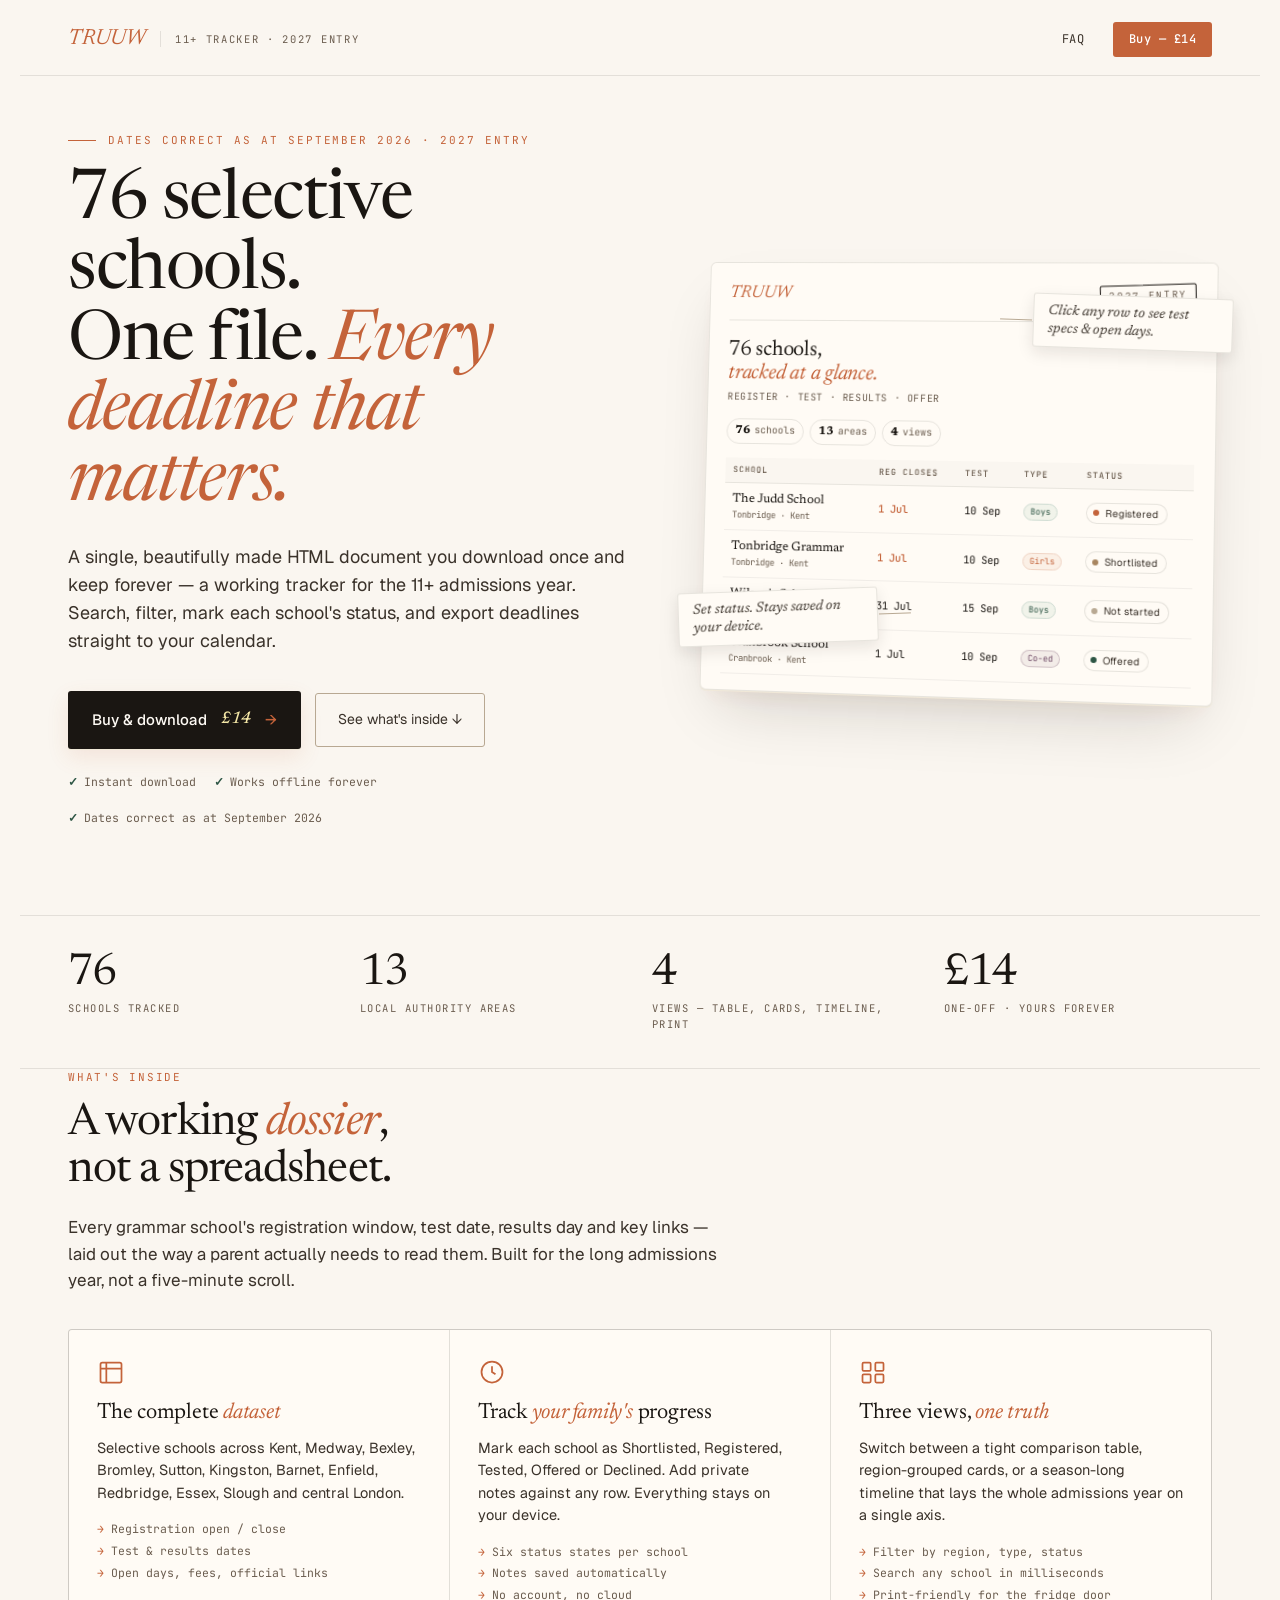
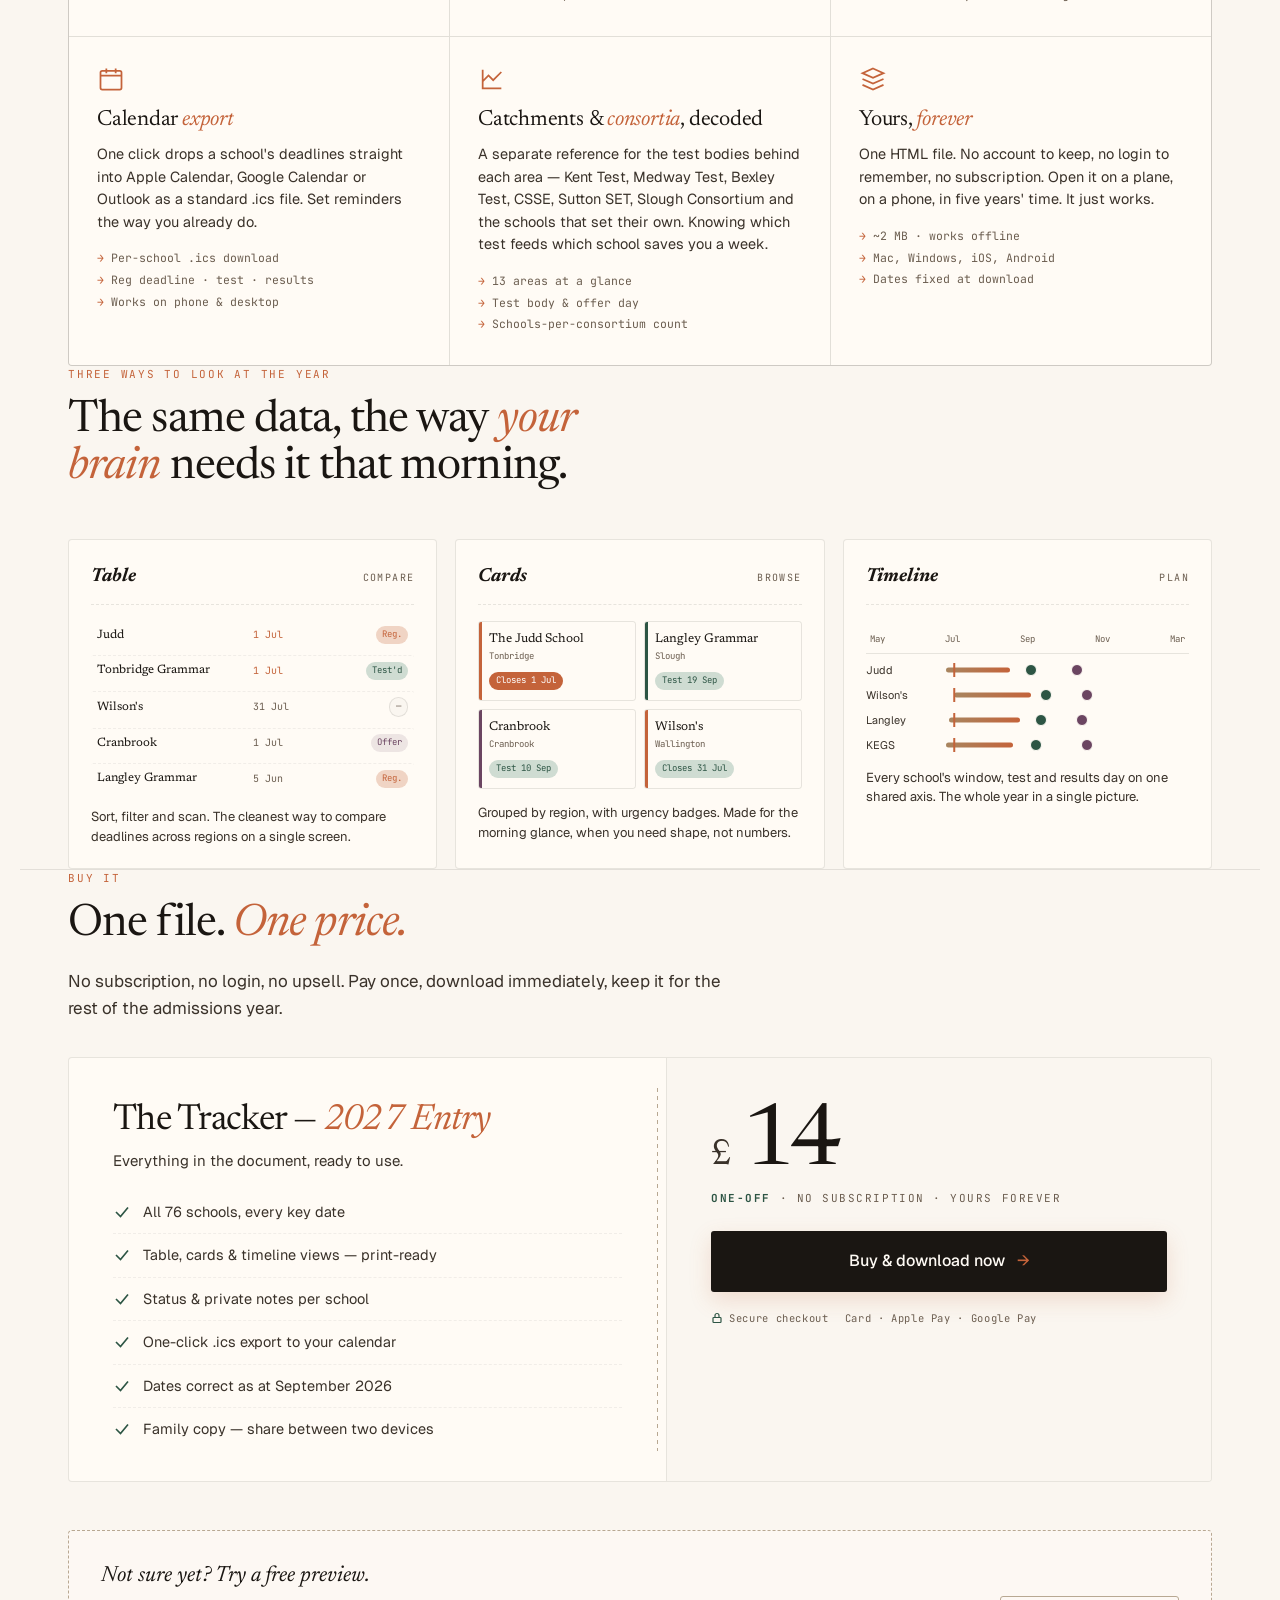
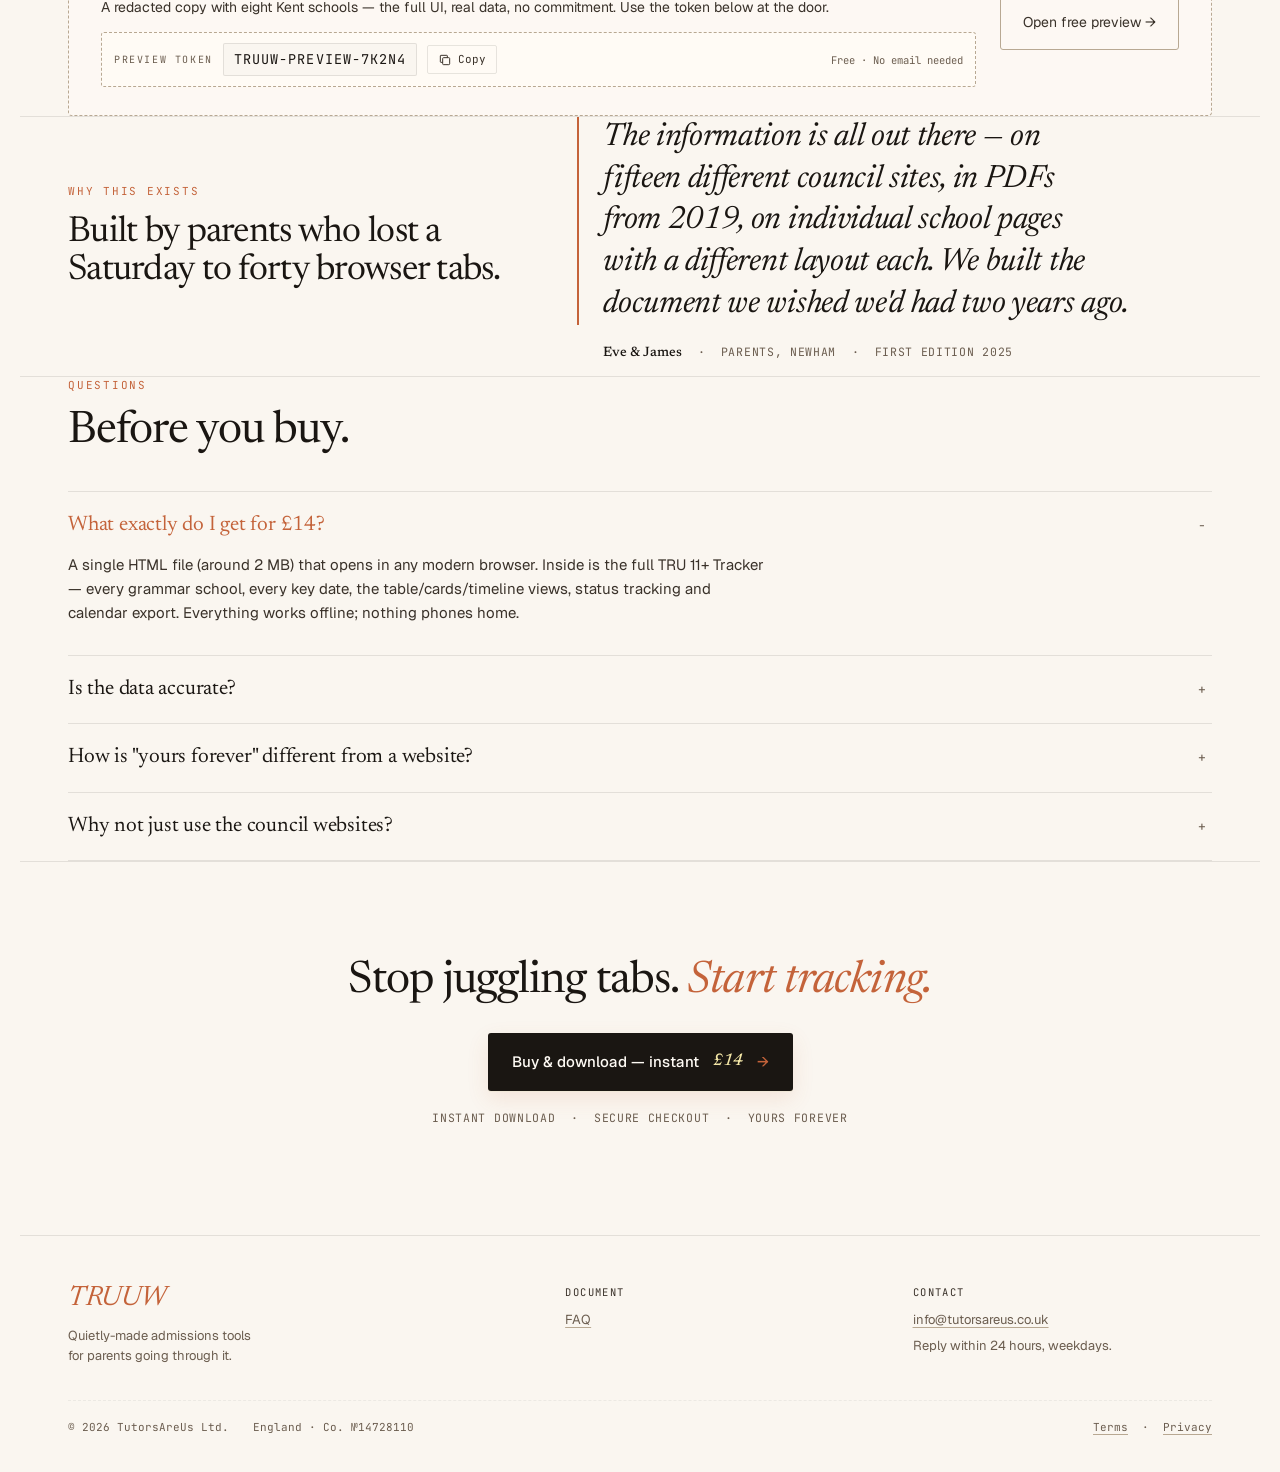
==== commit 9eb7c756: "Add files via upload" ====
--- a/index.html
+++ b/index.html
@@ -323,7 +323,7 @@
             <svg width="14" height="14" viewBox="0 0 24 24" fill="none" stroke="currentColor" stroke-width="1.7"><rect x="8" y="8" width="12" height="12" rx="1.5"/><path d="M16 8V5a1 1 0 0 0-1-1H5a1 1 0 0 0-1 1v10a1 1 0 0 0 1 1h3"/></svg>
             <span id="token-copy-label">Copy</span>
           </button>
-          <span class="token-expiry">Valid 48 hours · One household</span>
+          <span class="token-expiry">Free · No email needed</span>
         </div>
       </div>
       <a class="btn-ghost" href="preview.html?token=TRUUW-PREVIEW-7K2N4" target="_blank" rel="noopener">Open free preview →</a>
@@ -408,7 +408,7 @@
       </div>
       <div>
         <p class="foot-h">Contact</p>
-        <p><a href="mailto:hello@truuw.co">hello@truuw.co</a></p>
+        <p><a href="mailto:info@tutorsareus.co.uk" target="_blank" rel="noopener noreferrer">info@tutorsareus.co.uk</a></p>
         <p>Reply within 24 hours, weekdays.</p>
       </div>
     </div>
@@ -492,7 +492,7 @@
             <svg width="18" height="18" viewBox="0 0 24 24" fill="none" stroke="currentColor" stroke-width="1.7"><path d="M12 4v12m0 0l-5-5m5 5l5-5M5 20h14"/></svg>
             <span>Download the tracker (HTML, ~2 MB)</span>
           </a>
-          <p class="success-foot">Trouble downloading? Write to us at <a href="mailto:hello@truuw.co">hello@truuw.co</a>.</p>
+          <p class="success-foot">Trouble downloading? Write to us at <a href="mailto:info@tutorsareus.co.uk">info@tutorsareus.co.uk</a>.</p>
         </div>
       </div>
     </div>
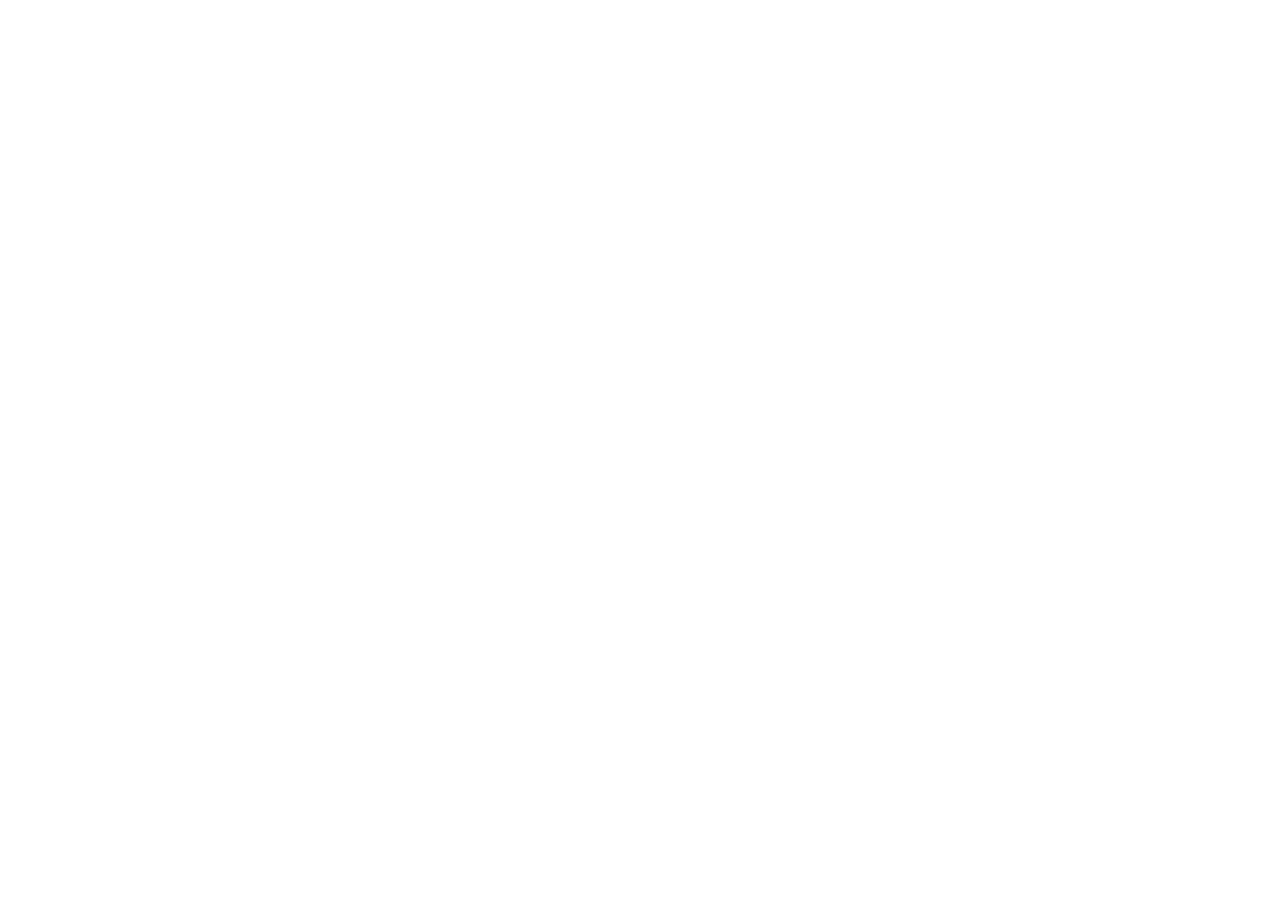
==== commit 86cad972: "Add files via upload" ====
--- a/index.html
+++ b/index.html
@@ -1,502 +1,3 @@
 <!doctype html>
-<html lang="en">
-<head>
-  <meta charset="utf-8" />
-  <meta name="viewport" content="width=device-width,initial-scale=1" />
-  <title>TRUUW — The 11+ Grammar Schools Tracker (2027 Entry)</title>
-  <meta name="description" content="An interactive admissions tracker for 76 selective schools in London and the South East. One file, instant download, yours forever." />
-  <link rel="preconnect" href="https://fonts.googleapis.com" />
-  <link rel="preconnect" href="https://fonts.gstatic.com" crossorigin />
-  <link rel="stylesheet" href="https://fonts.googleapis.com/css2?family=Newsreader:ital,opsz,wght@0,6..72,300..700;1,6..72,300..700&family=Geist:wght@300..600&family=JetBrains+Mono:wght@400;500;600&display=swap" />
-  <link rel="stylesheet" href="styles.css" />
-  <script src="main.js" defer></script>
-</head>
-<body>
-
-  <!-- ─────────────  TOP NAV  ───────────── -->
-  <header class="wrap nav">
-    <div class="brand">
-      <span class="brand-logo-text">TRUUW</span>
-      <span class="brand-tag">11+ Tracker · 2027 Entry</span>
-    </div>
-    <nav class="nav-links">
-      <a href="#faq">FAQ</a>
-      <a href="#" class="nav-buy" data-buy>Buy — £14</a>
-    </nav>
-  </header>
-
-  <!-- ─────────────  HERO  ───────────── -->
-  <section class="wrap hero" style="border-top: none; padding-top: 56px;">
-    <div class="hero-text">
-      <p class="hero-eyebrow">Dates correct as at September 2026 · 2027 entry</p>
-      <h1>76 selective schools.<br/>One file. <em>Every deadline that matters.</em></h1>
-      <p class="hero-lede">
-        A single, beautifully made HTML document you download once and keep forever — a working tracker for the 11+ admissions year. Search, filter, mark each school's status, and export deadlines straight to your calendar.
-      </p>
-      <div class="cta-row">
-        <button class="btn-primary" data-buy>
-          <span>Buy &amp; download</span>
-          <span class="price">£14</span>
-          <span class="arrow">→</span>
-        </button>
-        <a class="btn-ghost" href="#preview">See what's inside ↓</a>
-      </div>
-      <div class="hero-fineprint">
-        <span><span class="tick">✓</span> Instant download</span>
-        <span><span class="tick">✓</span> Works offline forever</span>
-        <span><span class="tick">✓</span> Dates correct as at September 2026</span>
-      </div>
-    </div>
-
-    <div class="hero-preview">
-      <div class="preview-card" id="preview">
-        <div class="pv-head">
-          <span class="pv-brand">TRUUW</span>
-          <span class="pv-edition">2027 Entry</span>
-        </div>
-        <h2 class="pv-h2">76 schools,<br/><em>tracked at a glance.</em></h2>
-        <p class="pv-sub">REGISTER · TEST · RESULTS · OFFER</p>
-        <div class="pv-pills">
-          <span class="pv-pill"><b>76</b>schools</span>
-          <span class="pv-pill"><b>13</b>areas</span>
-          <span class="pv-pill"><b>4</b>views</span>
-        </div>
-        <table class="pv-table">
-          <thead>
-            <tr><th>School</th><th>Reg closes</th><th>Test</th><th>Type</th><th>Status</th></tr>
-          </thead>
-          <tbody>
-            <tr>
-              <td><div class="pv-name">The Judd School</div><div class="pv-town">Tonbridge · Kent</div></td>
-              <td class="pv-mono pv-soon">1 Jul</td>
-              <td class="pv-mono">10 Sep</td>
-              <td><span class="pv-tag pv-tag-b">Boys</span></td>
-              <td><span class="pv-status"><span class="pv-dot" style="background: var(--terracotta);"></span>Registered</span></td>
-            </tr>
-            <tr>
-              <td><div class="pv-name">Tonbridge Grammar</div><div class="pv-town">Tonbridge · Kent</div></td>
-              <td class="pv-mono pv-soon">1 Jul</td>
-              <td class="pv-mono">10 Sep</td>
-              <td><span class="pv-tag pv-tag-g">Girls</span></td>
-              <td><span class="pv-status"><span class="pv-dot" style="background: var(--tan);"></span>Shortlisted</span></td>
-            </tr>
-            <tr>
-              <td><div class="pv-name">Wilson's School</div><div class="pv-town">Wallington · Sutton</div></td>
-              <td class="pv-mono">31 Jul</td>
-              <td class="pv-mono">15 Sep</td>
-              <td><span class="pv-tag pv-tag-b">Boys</span></td>
-              <td><span class="pv-status"><span class="pv-dot" style="background: var(--ink-30);"></span>Not started</span></td>
-            </tr>
-            <tr>
-              <td><div class="pv-name">Cranbrook School</div><div class="pv-town">Cranbrook · Kent</div></td>
-              <td class="pv-mono">1 Jul</td>
-              <td class="pv-mono">10 Sep</td>
-              <td><span class="pv-tag pv-tag-c">Co-ed</span></td>
-              <td><span class="pv-status"><span class="pv-dot" style="background: var(--forest);"></span>Offered</span></td>
-            </tr>
-          </tbody>
-        </table>
-      </div>
-      <div class="pv-anno pv-anno-1">Click any row to see test specs &amp; open days.</div>
-      <div class="pv-anno pv-anno-2">Set status. Stays saved on your device.</div>
-    </div>
-  </section>
-
-  <!-- ─────────────  STATS STRIP  ───────────── -->
-  <section class="wrap stats">
-    <div class="stats-grid">
-      <div class="stat"><span class="stat-num">76</span><span class="stat-label">Schools tracked</span></div>
-      <div class="stat"><span class="stat-num">13</span><span class="stat-label">Local authority areas</span></div>
-      <div class="stat"><span class="stat-num">4</span><span class="stat-label">Views — table, cards, timeline, print</span></div>
-      <div class="stat"><span class="stat-num">£14</span><span class="stat-label">One-off · Yours forever</span></div>
-    </div>
-  </section>
-
-  <!-- ─────────────  WHAT'S INSIDE  ───────────── -->
-  <section class="wrap" id="whats-inside">
-    <p class="section-eyebrow">What's inside</p>
-    <h2 class="section-title">A working <em>dossier</em>, not a spreadsheet.</h2>
-    <p class="section-lede">
-      Every grammar school's registration window, test date, results day and key links — laid out the way a parent actually needs to read them. Built for the long admissions year, not a five-minute scroll.
-    </p>
-
-    <div class="features-grid">
-      <article class="feature">
-        <svg class="feature-icon" viewBox="0 0 24 24" fill="none" stroke="currentColor" stroke-width="1.5"><rect x="3" y="4" width="18" height="17" rx="1.5"/><path d="M3 9h18M8 4v17"/></svg>
-        <h3>The complete <em>dataset</em></h3>
-        <p>Selective schools across Kent, Medway, Bexley, Bromley, Sutton, Kingston, Barnet, Enfield, Redbridge, Essex, Slough and central London.</p>
-        <ul class="feature-list">
-          <li>Registration open / close</li>
-          <li>Test &amp; results dates</li>
-          <li>Open days, fees, official links</li>
-        </ul>
-      </article>
-
-      <article class="feature">
-        <svg class="feature-icon" viewBox="0 0 24 24" fill="none" stroke="currentColor" stroke-width="1.5"><circle cx="12" cy="12" r="9"/><path d="M12 7v5l3 2"/></svg>
-        <h3>Track <em>your family's</em> progress</h3>
-        <p>Mark each school as Shortlisted, Registered, Tested, Offered or Declined. Add private notes against any row. Everything stays on your device.</p>
-        <ul class="feature-list">
-          <li>Six status states per school</li>
-          <li>Notes saved automatically</li>
-          <li>No account, no cloud</li>
-        </ul>
-      </article>
-
-      <article class="feature">
-        <svg class="feature-icon" viewBox="0 0 24 24" fill="none" stroke="currentColor" stroke-width="1.5"><rect x="3" y="4" width="7" height="7" rx="1"/><rect x="14" y="4" width="7" height="7" rx="1"/><rect x="3" y="14" width="7" height="7" rx="1"/><rect x="14" y="14" width="7" height="7" rx="1"/></svg>
-        <h3>Three views, <em>one truth</em></h3>
-        <p>Switch between a tight comparison table, region-grouped cards, or a season-long timeline that lays the whole admissions year on a single axis.</p>
-        <ul class="feature-list">
-          <li>Filter by region, type, status</li>
-          <li>Search any school in milliseconds</li>
-          <li>Print-friendly for the fridge door</li>
-        </ul>
-      </article>
-
-      <article class="feature">
-        <svg class="feature-icon" viewBox="0 0 24 24" fill="none" stroke="currentColor" stroke-width="1.5"><rect x="3" y="5" width="18" height="16" rx="1.5"/><path d="M3 9h18M8 3v4M16 3v4"/></svg>
-        <h3>Calendar <em>export</em></h3>
-        <p>One click drops a school's deadlines straight into Apple Calendar, Google Calendar or Outlook as a standard .ics file. Set reminders the way you already do.</p>
-        <ul class="feature-list">
-          <li>Per-school .ics download</li>
-          <li>Reg deadline · test · results</li>
-          <li>Works on phone &amp; desktop</li>
-        </ul>
-      </article>
-
-      <article class="feature">
-        <svg class="feature-icon" viewBox="0 0 24 24" fill="none" stroke="currentColor" stroke-width="1.5"><path d="M4 4v16h16M4 14l5-5 4 4 7-7"/></svg>
-        <h3>Catchments &amp; <em>consortia</em>, decoded</h3>
-        <p>A separate reference for the test bodies behind each area — Kent Test, Medway Test, Bexley Test, CSSE, Sutton SET, Slough Consortium and the schools that set their own. Knowing which test feeds which school saves you a week.</p>
-        <ul class="feature-list">
-          <li>13 areas at a glance</li>
-          <li>Test body &amp; offer day</li>
-          <li>Schools-per-consortium count</li>
-        </ul>
-      </article>
-
-      <article class="feature">
-        <svg class="feature-icon" viewBox="0 0 24 24" fill="none" stroke="currentColor" stroke-width="1.5"><path d="M12 3l9 4-9 4-9-4 9-4z M3 12l9 4 9-4 M3 17l9 4 9-4"/></svg>
-        <h3>Yours, <em>forever</em></h3>
-        <p>One HTML file. No account to keep, no login to remember, no subscription. Open it on a plane, on a phone, in five years' time. It just works.</p>
-        <ul class="feature-list">
-          <li>~2 MB · works offline</li>
-          <li>Mac, Windows, iOS, Android</li>
-          <li>Dates fixed at download</li>
-        </ul>
-      </article>
-    </div>
-  </section>
-
-  <!-- ─────────────  THREE VIEWS DEMO  ───────────── -->
-  <section class="wrap" style="border-top: none; padding-top: 0;">
-    <p class="section-eyebrow">Three ways to look at the year</p>
-    <h2 class="section-title">The same data, the way <em>your brain</em> needs it that morning.</h2>
-
-    <div class="views-demo">
-      <!-- TABLE -->
-      <div class="view-tile">
-        <div class="view-tile-head">
-          <h4 class="view-tile-h">Table</h4>
-          <span class="view-tile-tag">Compare</span>
-        </div>
-        <div class="art-table">
-          <div class="row"><span class="label">Judd</span><span class="meta soon">1 Jul</span><span class="pill" style="background: var(--terracotta-soft); color: var(--terracotta);">Reg.</span></div>
-          <div class="row"><span class="label">Tonbridge Grammar</span><span class="meta soon">1 Jul</span><span class="pill" style="background: var(--forest-soft); color: var(--forest);">Test'd</span></div>
-          <div class="row"><span class="label">Wilson's</span><span class="meta">31 Jul</span><span class="pill" style="background: var(--bg); color: var(--ink-50); border: 1px solid var(--hairline);">—</span></div>
-          <div class="row"><span class="label">Cranbrook</span><span class="meta">1 Jul</span><span class="pill" style="background: color-mix(in oklab, var(--plum) 12%, transparent); color: var(--plum);">Offer</span></div>
-          <div class="row"><span class="label">Langley Grammar</span><span class="meta">5 Jun</span><span class="pill" style="background: var(--terracotta-soft); color: var(--terracotta);">Reg.</span></div>
-        </div>
-        <p class="view-tile-desc">Sort, filter and scan. The cleanest way to compare deadlines across regions on a single screen.</p>
-      </div>
-
-      <!-- CARDS -->
-      <div class="view-tile">
-        <div class="view-tile-head">
-          <h4 class="view-tile-h">Cards</h4>
-          <span class="view-tile-tag">Browse</span>
-        </div>
-        <div class="art-cards">
-          <div class="card f"><span class="name">The Judd School</span><span class="sub">Tonbridge</span><span class="urg now">Closes 1 Jul</span></div>
-          <div class="card b"><span class="name">Langley Grammar</span><span class="sub">Slough</span><span class="urg ok">Test 19 Sep</span></div>
-          <div class="card c"><span class="name">Cranbrook</span><span class="sub">Cranbrook</span><span class="urg ok">Test 10 Sep</span></div>
-          <div class="card f"><span class="name">Wilson's</span><span class="sub">Wallington</span><span class="urg ok">Closes 31 Jul</span></div>
-        </div>
-        <p class="view-tile-desc">Grouped by region, with urgency badges. Made for the morning glance, when you need shape, not numbers.</p>
-      </div>
-
-      <!-- TIMELINE -->
-      <div class="view-tile">
-        <div class="view-tile-head">
-          <h4 class="view-tile-h">Timeline</h4>
-          <span class="view-tile-tag">Plan</span>
-        </div>
-        <div class="art-tl">
-          <div class="axis"><span>May</span><span>Jul</span><span>Sep</span><span>Nov</span><span>Mar</span></div>
-          <div class="lane">
-            <span class="lane-label">Judd</span>
-            <div class="track">
-              <div class="band" style="left: 5%; width: 25%;"></div>
-              <div class="pin t" style="left: 38%;"></div>
-              <div class="pin r" style="left: 56%;"></div>
-              <div class="now" style="left: 8%;"></div>
-            </div>
-          </div>
-          <div class="lane">
-            <span class="lane-label">Wilson's</span>
-            <div class="track">
-              <div class="band" style="left: 8%; width: 30%;"></div>
-              <div class="pin t" style="left: 44%;"></div>
-              <div class="pin r" style="left: 60%;"></div>
-              <div class="now" style="left: 8%;"></div>
-            </div>
-          </div>
-          <div class="lane">
-            <span class="lane-label">Langley</span>
-            <div class="track">
-              <div class="band" style="left: 6%; width: 28%;"></div>
-              <div class="pin t" style="left: 42%;"></div>
-              <div class="pin r" style="left: 58%;"></div>
-              <div class="now" style="left: 8%;"></div>
-            </div>
-          </div>
-          <div class="lane">
-            <span class="lane-label">KEGS</span>
-            <div class="track">
-              <div class="band" style="left: 5%; width: 26%;"></div>
-              <div class="pin t" style="left: 40%;"></div>
-              <div class="pin r" style="left: 60%;"></div>
-              <div class="now" style="left: 8%;"></div>
-            </div>
-          </div>
-        </div>
-        <p class="view-tile-desc">Every school's window, test and results day on one shared axis. The whole year in a single picture.</p>
-      </div>
-    </div>
-  </section>
-
-  <!-- ─────────────  PRICING  ───────────── -->
-  <section class="wrap" id="pricing">
-    <p class="section-eyebrow">Buy it</p>
-    <h2 class="section-title">One file. <em>One price.</em></h2>
-    <p class="section-lede">No subscription, no login, no upsell. Pay once, download immediately, keep it for the rest of the admissions year.</p>
-
-    <div class="pricing" style="margin-top: 36px;">
-      <div class="pricing-left">
-        <h3 class="pricing-h">The Tracker — <em>2027 Entry</em></h3>
-        <p class="pricing-sub">Everything in the document, ready to use.</p>
-        <ul class="pricing-list">
-          <li><svg class="tk" width="18" height="18" viewBox="0 0 24 24" fill="none" stroke="currentColor" stroke-width="2.2"><polyline points="4 12 10 18 20 6"/></svg><span>All 76 schools, every key date</span></li>
-          <li><svg class="tk" width="18" height="18" viewBox="0 0 24 24" fill="none" stroke="currentColor" stroke-width="2.2"><polyline points="4 12 10 18 20 6"/></svg><span>Table, cards &amp; timeline views — print-ready</span></li>
-          <li><svg class="tk" width="18" height="18" viewBox="0 0 24 24" fill="none" stroke="currentColor" stroke-width="2.2"><polyline points="4 12 10 18 20 6"/></svg><span>Status &amp; private notes per school</span></li>
-          <li><svg class="tk" width="18" height="18" viewBox="0 0 24 24" fill="none" stroke="currentColor" stroke-width="2.2"><polyline points="4 12 10 18 20 6"/></svg><span>One-click .ics export to your calendar</span></li>
-          <li><svg class="tk" width="18" height="18" viewBox="0 0 24 24" fill="none" stroke="currentColor" stroke-width="2.2"><polyline points="4 12 10 18 20 6"/></svg><span>Dates correct as at September 2026</span></li>
-          <li><svg class="tk" width="18" height="18" viewBox="0 0 24 24" fill="none" stroke="currentColor" stroke-width="2.2"><polyline points="4 12 10 18 20 6"/></svg><span>Family copy — share between two devices</span></li>
-        </ul>
-      </div>
-      <div class="pricing-right">
-        <div class="price-tag">
-          <span class="price-currency">£</span>
-          <span class="price-num">14</span>
-        </div>
-        <p class="price-once"><b>One-off</b> · No subscription · Yours forever</p>
-        <button class="buy-cta" data-buy>
-          <span>Buy &amp; download now</span>
-          <span class="arrow">→</span>
-        </button>
-        <div class="price-trust">
-          <span><svg width="12" height="12" viewBox="0 0 24 24" fill="none" stroke="currentColor" stroke-width="2.4"><rect x="4" y="11" width="16" height="10" rx="1.5"/><path d="M8 11V7a4 4 0 1 1 8 0v4"/></svg>Secure checkout</span>
-          <span>Card · Apple Pay · Google Pay</span>
-        </div>
-      </div>
-    </div>
-
-    <div class="sample-callout">
-      <div class="sample-callout-text">
-        <p class="sample-callout-h">Not sure yet? Try a free preview.</p>
-        <p class="sample-callout-p">A redacted copy with eight Kent schools — the full UI, real data, no commitment. Use the token below at the door.</p>
-        <div class="token-block">
-          <span class="token-label">Preview token</span>
-          <code class="token-code" id="preview-token">TRUUW-PREVIEW-7K2N4</code>
-          <button class="token-copy" type="button" id="token-copy-btn" aria-label="Copy preview token">
-            <svg width="14" height="14" viewBox="0 0 24 24" fill="none" stroke="currentColor" stroke-width="1.7"><rect x="8" y="8" width="12" height="12" rx="1.5"/><path d="M16 8V5a1 1 0 0 0-1-1H5a1 1 0 0 0-1 1v10a1 1 0 0 0 1 1h3"/></svg>
-            <span id="token-copy-label">Copy</span>
-          </button>
-          <span class="token-expiry">Free · No email needed</span>
-        </div>
-      </div>
-      <a class="btn-ghost" href="preview.html?token=TRUUW-PREVIEW-7K2N4" target="_blank" rel="noopener">Open free preview →</a>
-    </div>
-  </section>
-
-  <!-- ─────────────  AUTHOR / QUOTE  ───────────── -->
-  <section class="wrap">
-    <div class="author">
-      <div>
-        <p class="section-eyebrow">Why this exists</p>
-        <h2 class="section-title" style="font-size: clamp(26px, 2.8vw, 36px);">Built by parents who lost a Saturday to forty browser tabs.</h2>
-      </div>
-      <div>
-        <p class="author-quote">
-          The information is all out there — on fifteen different council sites, in PDFs from 2019, on individual school pages with a different layout each. We built the document we wished we'd had two years ago.
-        </p>
-        <p class="author-byline"><b>Eve &amp; James</b> &nbsp;·&nbsp; PARENTS, NEWHAM &nbsp;·&nbsp; FIRST EDITION 2025</p>
-      </div>
-    </div>
-  </section>
-
-  <!-- ─────────────  FAQ  ───────────── -->
-  <section class="wrap" id="faq">
-    <p class="section-eyebrow">Questions</p>
-    <h2 class="section-title">Before you buy.</h2>
-
-    <div class="faq-list">
-      <details class="faq" open>
-        <summary>What exactly do I get for £14?<span class="tog"></span></summary>
-        <div class="faq-body">
-          <p>A single HTML file (around 2 MB) that opens in any modern browser. Inside is the full TRU 11+ Tracker — every grammar school, every key date, the table/cards/timeline views, status tracking and calendar export. Everything works offline; nothing phones home.</p>
-        </div>
-      </details>
-
-      <details class="faq">
-        <summary>Is the data accurate?<span class="tog"></span></summary>
-        <div class="faq-body">
-          <p>Dates come from each school's admissions page or its consortium, and are correct as at September 2026. The file is a snapshot: it doesn't update after you download it, and we don't send revised versions. Dates can change, so <em>always confirm deadlines on the school's own site before you submit anything.</em></p>
-        </div>
-      </details>
-
-      <details class="faq">
-        <summary>How is "yours forever" different from a website?<span class="tog"></span></summary>
-        <div class="faq-body">
-          <p>It's an actual file on your computer. You can open it on a flight, in a hotel with bad Wi-Fi, on a Kindle Fire, in five years. Your status and notes are saved in your browser's local storage, so the document remembers you between sessions. There's no account, no server, nothing to expire.</p>
-        </div>
-      </details>
-
-      <details class="faq">
-        <summary>Why not just use the council websites?<span class="tog"></span></summary>
-        <div class="faq-body">
-          <p>You can. The tracker exists because most parents apply to schools across two or three regions, each with a different consortium, test provider, registration window and offer process. Holding all that in fifteen browser tabs is the problem we wanted to fix.</p>
-        </div>
-      </details>
-    </div>
-  </section>
-
-  <!-- ─────────────  FINAL CTA  ───────────── -->
-  <section class="wrap" style="text-align: center; padding: 96px 0;">
-    <h2 class="section-title" style="margin: 0 auto 28px; max-width: none;">Stop juggling tabs. <em>Start tracking.</em></h2>
-    <button class="btn-primary" data-buy style="margin: 0 auto;">
-      <span>Buy &amp; download — instant</span>
-      <span class="price">£14</span>
-      <span class="arrow">→</span>
-    </button>
-    <p style="margin-top: 18px; font-family: var(--mono); font-size: 11.5px; color: var(--ink-50); letter-spacing: 0.06em;">
-      INSTANT DOWNLOAD &nbsp;·&nbsp; SECURE CHECKOUT &nbsp;·&nbsp; YOURS FOREVER
-    </p>
-  </section>
-
-  <!-- ─────────────  FOOTER  ───────────── -->
-  <footer class="wrap foot">
-    <div class="foot-grid">
-      <div>
-        <span class="foot-brand-text">TRUUW</span>
-        <p style="margin-top: 14px;">Quietly-made admissions tools<br/>for parents going through it.</p>
-      </div>
-      <div>
-        <p class="foot-h">Document</p>
-        <p><a href="#faq">FAQ</a></p>
-      </div>
-      <div>
-        <p class="foot-h">Contact</p>
-        <p><a href="mailto:info@tutorsareus.co.uk" target="_blank" rel="noopener noreferrer">info@tutorsareus.co.uk</a></p>
-        <p>Reply within 24 hours, weekdays.</p>
-      </div>
-    </div>
-    <div class="foot-line">
-      <span>© 2026 TutorsAreUs Ltd.</span>
-      <span>England · Co. №14728110</span>
-      <span style="margin-left: auto;"><a href="#">Terms</a> &nbsp;·&nbsp; <a href="#">Privacy</a></span>
-    </div>
-  </footer>
-
-  <!-- ─────────────  CHECKOUT MODAL  ───────────── -->
-  <div class="modal-bg" id="modal-bg" role="dialog" aria-modal="true" aria-hidden="true">
-    <div class="modal" id="modal">
-      <!-- form state -->
-      <div id="modal-form-state">
-        <div class="modal-head">
-          <h3 class="modal-h">Checkout · <em>£14</em></h3>
-          <button class="modal-close" aria-label="Close" data-close>
-            <svg width="22" height="22" viewBox="0 0 24 24" fill="none" stroke="currentColor" stroke-width="1.5"><path d="M5 5l14 14M19 5L5 19"/></svg>
-          </button>
-        </div>
-        <div class="modal-body">
-          <div class="modal-summary">
-            <div class="modal-summary-l">
-              <span class="modal-summary-h">TRUUW 11+ Tracker</span>
-              <span class="modal-summary-s">2027 ENTRY · ONE-OFF</span>
-            </div>
-            <span class="modal-summary-r">£14.00</span>
-          </div>
-
-          <form id="checkout-form" autocomplete="on">
-            <div class="form-row">
-              <label class="form-label" for="email">Email</label>
-              <input class="form-input" type="email" id="email" name="email" required placeholder="parent@home.co.uk" autocomplete="email" />
-            </div>
-            <div class="form-row">
-              <label class="form-label" for="name">Name on card</label>
-              <input class="form-input" type="text" id="name" name="name" required placeholder="H. Reid" autocomplete="cc-name" />
-            </div>
-            <div class="form-row">
-              <label class="form-label" for="card">Card number</label>
-              <input class="form-input mono" type="text" id="card" name="card" required placeholder="4242 4242 4242 4242" autocomplete="cc-number" inputmode="numeric" />
-            </div>
-            <div class="form-row split">
-              <div>
-                <label class="form-label" for="exp">Expiry</label>
-                <input class="form-input mono" type="text" id="exp" name="exp" required placeholder="MM / YY" autocomplete="cc-exp" inputmode="numeric" />
-              </div>
-              <div>
-                <label class="form-label" for="cvc">CVC</label>
-                <input class="form-input mono" type="text" id="cvc" name="cvc" required placeholder="123" autocomplete="cc-csc" inputmode="numeric" />
-              </div>
-            </div>
-
-            <button class="pay-btn" type="submit" id="pay-btn">
-              <span id="pay-btn-label">Pay £14.00</span>
-            </button>
-            <div class="pay-trust">
-              <span><svg width="11" height="11" viewBox="0 0 24 24" fill="none" stroke="currentColor" stroke-width="2.4"><rect x="4" y="11" width="16" height="10" rx="1.5"/><path d="M8 11V7a4 4 0 1 1 8 0v4"/></svg>SSL encrypted</span>
-              <span>Powered by TRUUW Pay</span>
-            </div>
-          </form>
-        </div>
-      </div>
-
-      <!-- success state -->
-      <div id="modal-success-state" style="display: none;">
-        <div class="success">
-          <div class="success-mark">
-            <svg width="32" height="32" viewBox="0 0 24 24" fill="none" stroke="currentColor" stroke-width="2.4"><polyline points="4 12 10 18 20 6"/></svg>
-          </div>
-          <h3 class="success-h">Payment received. <em>Your tracker is ready.</em></h3>
-          <p class="success-p">A copy of the receipt is on its way to <span id="success-email">your email</span>.</p>
-          <div class="success-receipt">
-            ORDER &nbsp; <b id="success-order">TRU-2026-XXXXX</b><br/>
-            ITEM &nbsp;&nbsp;&nbsp; TRUUW 11+ Tracker — 2027 Entry<br/>
-            TOTAL &nbsp;&nbsp; <b>£14.00</b><br/>
-            DATE &nbsp;&nbsp;&nbsp;<span id="success-date"></span>
-          </div>
-          <a class="success-download" href="#" id="download-link">
-            <svg width="18" height="18" viewBox="0 0 24 24" fill="none" stroke="currentColor" stroke-width="1.7"><path d="M12 4v12m0 0l-5-5m5 5l5-5M5 20h14"/></svg>
-            <span>Download the tracker (HTML, ~2 MB)</span>
-          </a>
-          <p class="success-foot">Trouble downloading? Write to us at <a href="mailto:info@tutorsareus.co.uk">info@tutorsareus.co.uk</a>.</p>
-        </div>
-      </div>
-    </div>
-  </div>
-
-</body>
-</html>
+<html lang="en"><head><meta charset="utf-8"><title>TRUUW 11+ Tracker</title><meta http-equiv="refresh" content="0; url=https://tutorsareus.co.uk/11-plus-tracker/"><link rel="canonical" href="https://tutorsareus.co.uk/11-plus-tracker/"></head>
+<body><p>Moved to <a href="https://tutorsareus.co.uk/11-plus-tracker/">tutorsareus.co.uk/11-plus-tracker</a>.</p></body></html>
